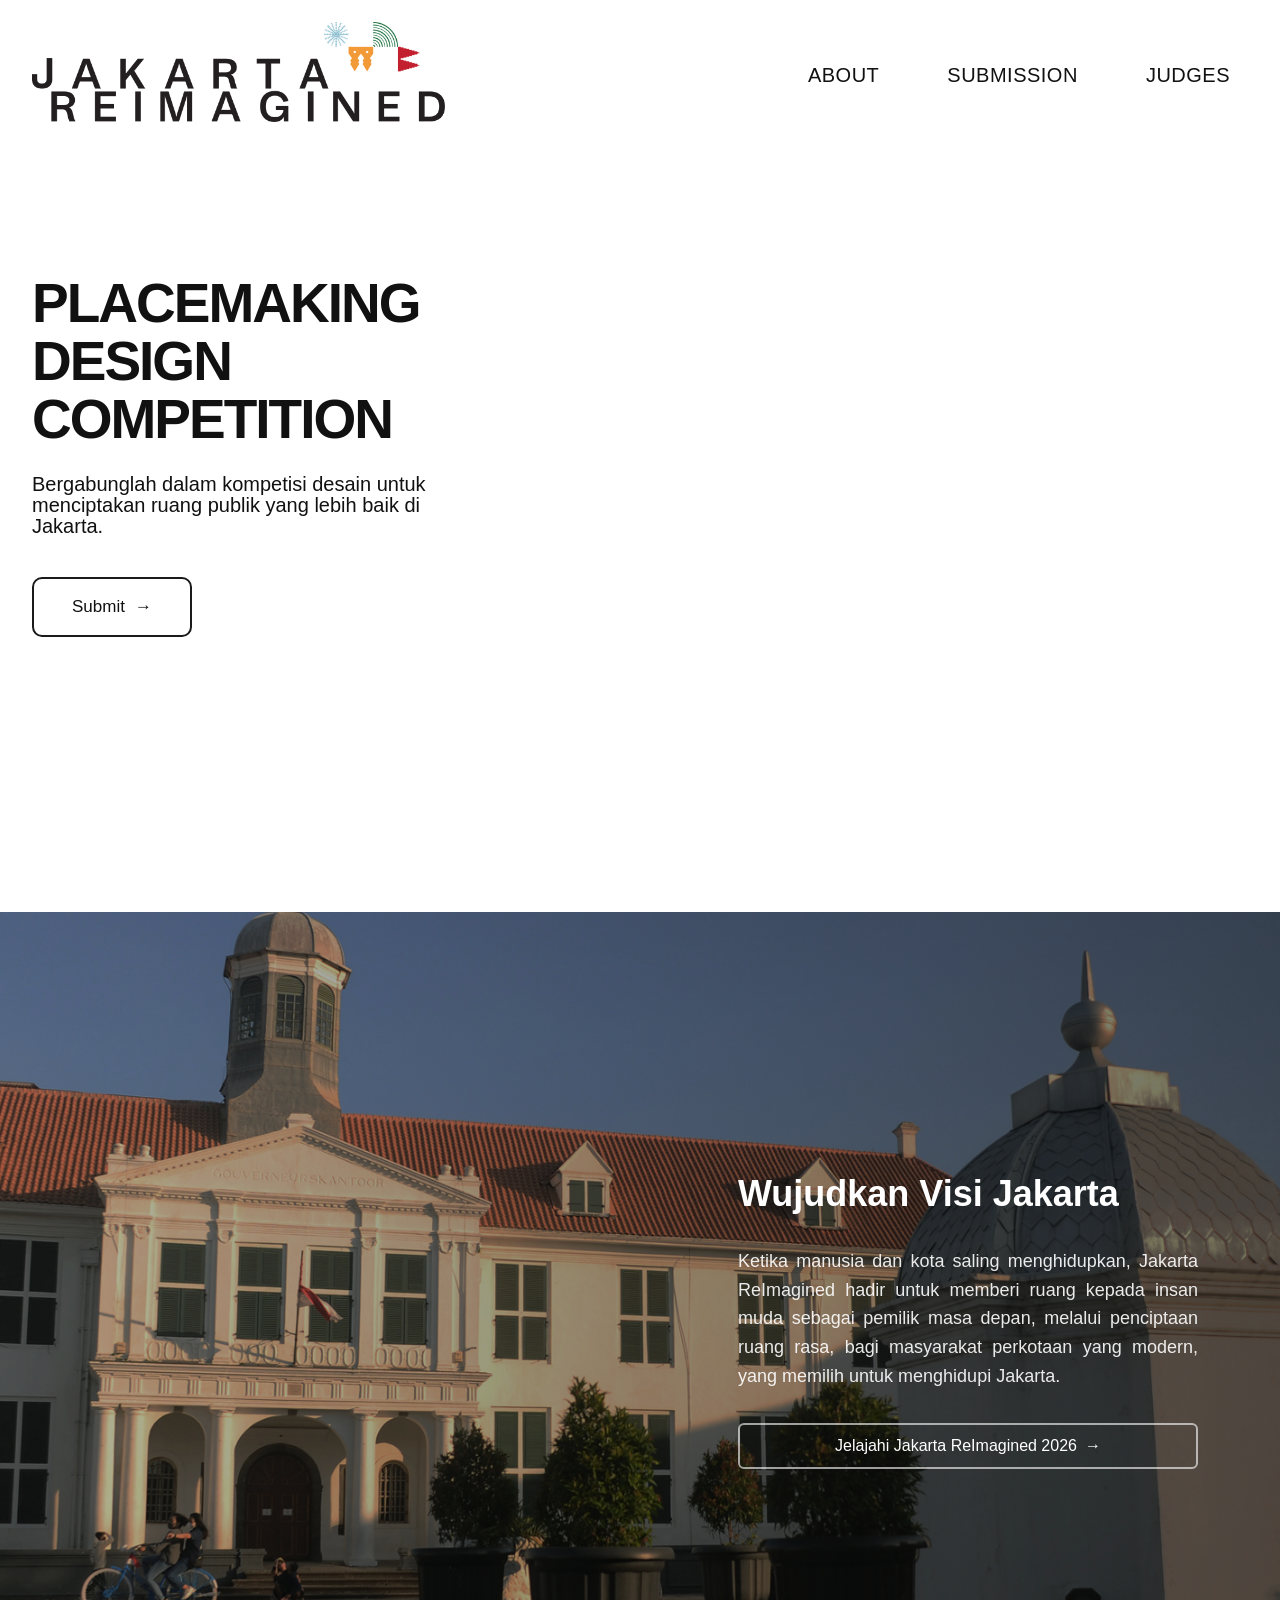
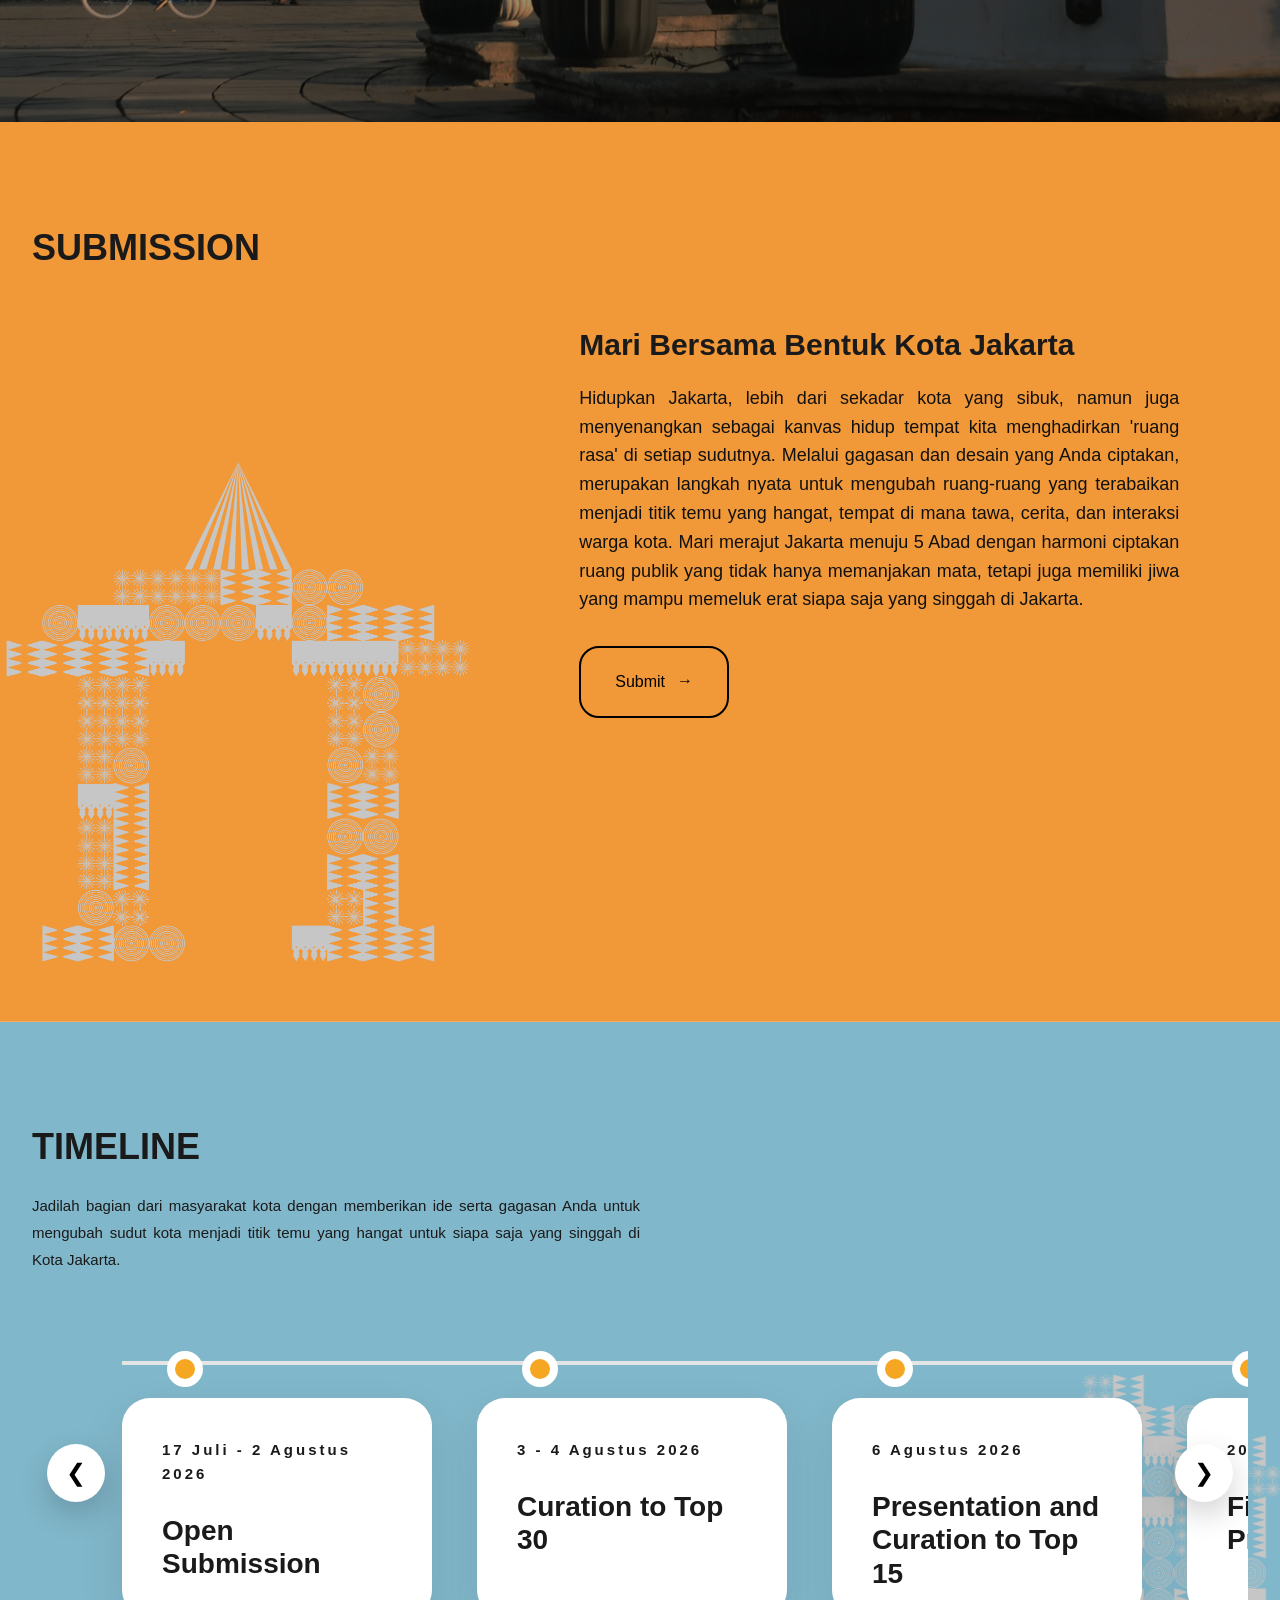
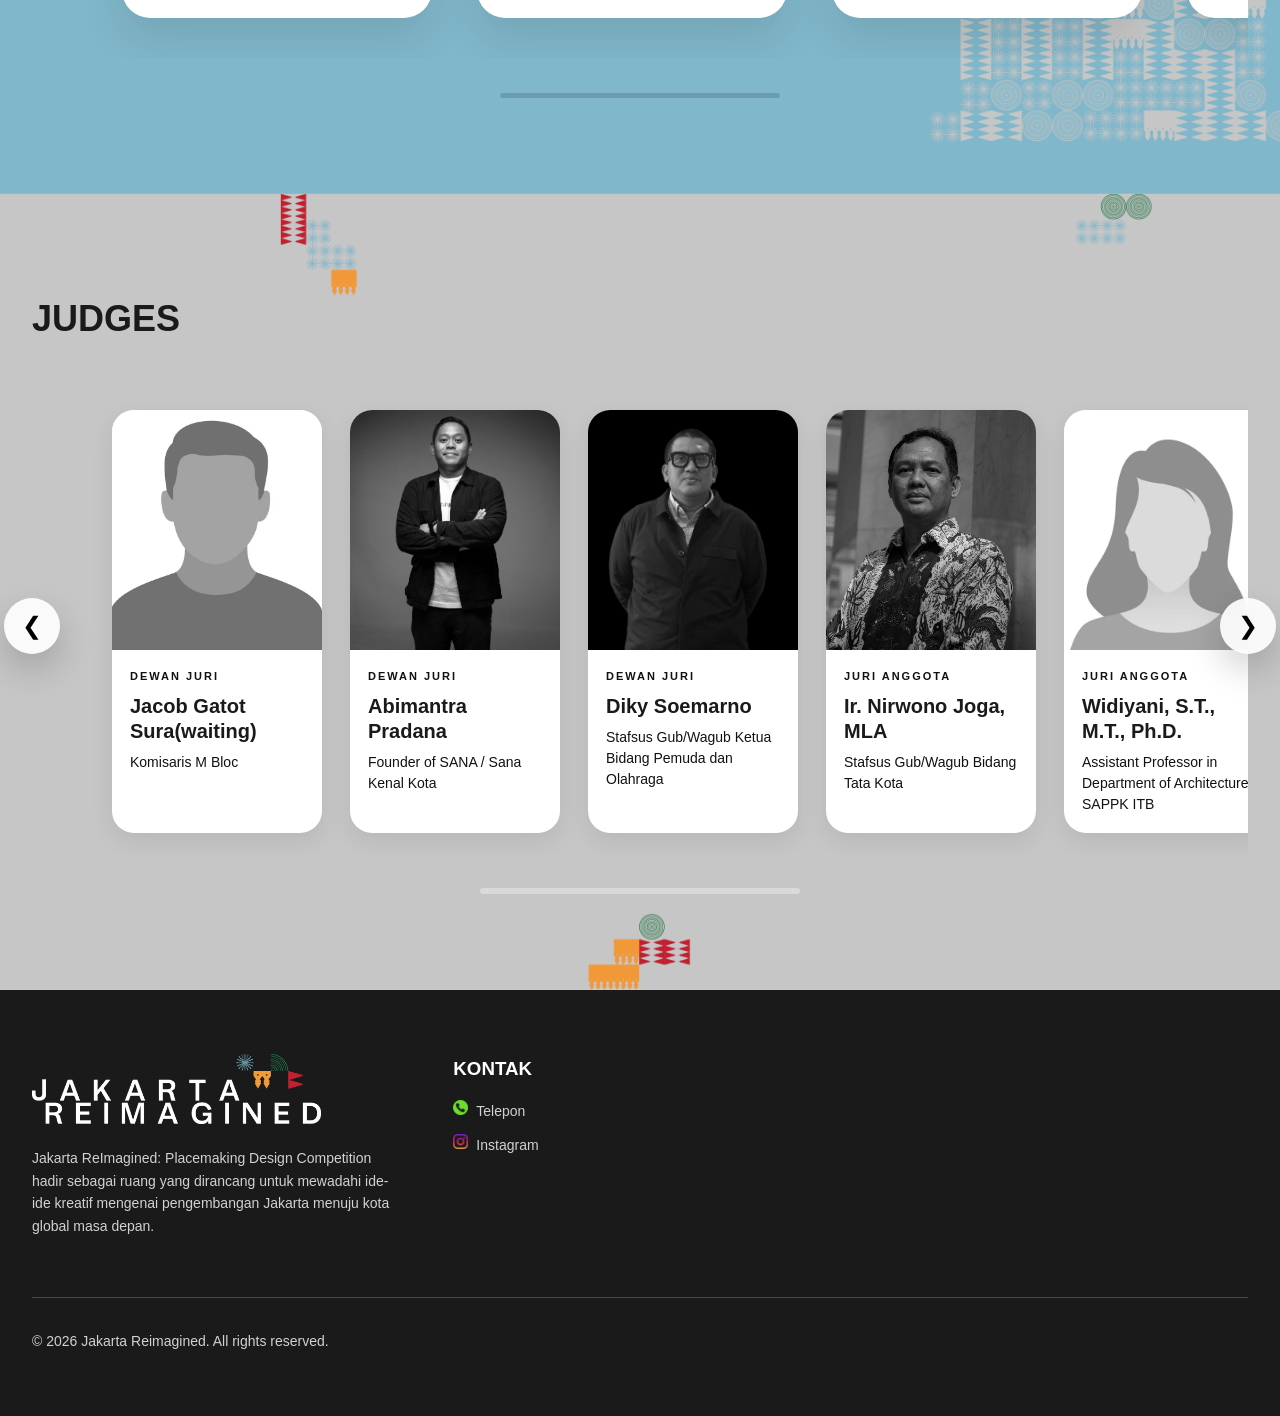
==== index.html @ f11a15f5 "update sitemap" ====
<!DOCTYPE html>
<html lang="en">
<head>
    <meta charset="UTF-8">
    <meta name="viewport" content="width=device-width, initial-scale=1.0">
    <title>Jakarta ReImagined | Placemaking Design Competition Jakarta 2026</title>

    <meta name="description" content="Jakarta ReImagined adalah Placemaking Design Competition yang diselenggarakan oleh Dinas Pariwisata dan Ekonomi Kreatif Provinsi DKI Jakarta bersama Jakarta Experience Board (JxB) dalam rangka menyambut 500 tahun Kota Jakarta pada tahun 2026.">
    <meta name="keywords" content="Jakarta ReImagined, Jakarta Reimagined Competition, Placemaking Design Competition, Lomba Desain Jakarta, Jakarta 500 Tahun, Jakarta 2027, Urban Design Competition, Architecture Competition Indonesia, Kompetisi Desain Perkotaan, Jakarta Experience Board, JxB, Disparekraf DKI Jakarta, Ruang Publik Jakarta, Placemaking Indonesia">
    <meta name="author" content="Jakarta Experience Board">
    <meta name="robots" content="index,follow,max-image-preview:large">

    <meta name="google-site-verification" content="uAQHycaLwQDDsmVNolkmZHJBS0GCBufHnRSWfK3hjoo" />
    
    <link rel="canonical" href="https://jakartareimagined.com/">

    <link rel="icon" type="assets/icon/IconWebsite.ico" href="assets/icon/IconWebsite.ico">
    <link rel="preconnect" href="https://fonts.googleapis.com">
    <link rel="preconnect" href="https://fonts.gstatic.com" crossorigin>
    <link href="https://fonts.googleapis.com/css2?family=Space+Grotesk:wght@400;500;600;700&family=Poppins:wght@400;500;600;700&display=swap" rel="stylesheet">
    
    <link rel="stylesheet" href="assets/css/custom.css">

</head>

<body>
    
    <script type="application/ld+json">
    {
    "@context":"https://schema.org",
    "@type":"Event",
    "name":"Jakarta ReImagined",
    "description":"Placemaking Design Competition menuju Jakarta 500 Tahun.",
    "eventAttendanceMode":"https://schema.org/OnlineEventAttendanceMode",
    "organizer":{
        "@type":"Organization",
        "name":"Jakarta Experience Board"
    },
    "location":{
        "@type":"Place",
        "name":"Jakarta"
    },
    "url":"https://jakartareimagined.com"
    }
    </script>

    <div id="juryModal" class="modal">
        <div class="jury-popup">

            <div class="jury-left">
                <img id="juryImage" src="" alt="">
            </div>

            <div class="jury-right">

                <span id="juryTitle" class="jury-title"></span>

                <h2 id="juryName"></h2>

                <h4 id="juryPosition"></h4>

                <div class="jury-description">
                    <p id="juryDescription"></p>
                </div>

            </div>

            <button class="modal-close">&times;</button>

        </div>
    </div>
<!-- 
    <div id="newsModal" class="modal">
        <div class="news-popup">
            <button class="modal-close">&times;</button>
            <h2>📢 Pendaftaran Telah Dibuka</h2>
            <p>
                Jakarta Reimagined Placemaking Design Competition
                resmi dibuka.
            </p>
            <p>
                Segera kirimkan karya terbaikmu sebelum batas waktu
                pengumpulan berakhir.
            </p>
            <button id="closeNews" class="btn btn-primary">
                Mulai Jelajahi
            </button>
        </div>
    </div> -->

    <div id="menuOverlay" class="menu-overlay"></div>

    <!-- navbar -->
    <div id="navbar"></div>
    
    <!-- Hero Section -->
    <section class="hero">
        <div class="container">
            <div class="hero-content">
                <div class="hero-text">
                    <h1>PLACEMAKING<br>DESIGN<br>COMPETITION</h1>
                    <p>Bergabunglah dalam kompetisi desain untuk menciptakan ruang publik yang lebih baik di Jakarta.</p>
                    <div class="hero-btn">
                        <a href="register.html"><button class="btn btn-primary">
                            Submit <span class="arrow">→</span>
                        </button></a>
                    </div>
                </div>
                
            </div>
        </div>
    </section>

    <!-- Main Visual Section -->
    <section class="main-visual" id="tentang">
        
        <!-- <div class="floating-circle circle1"></div>
        <div class="floating-circle circle2"></div>
        <div class="floating-circle circle3"></div> -->

        <div class="bg-slider">

            <div class="bg-slide active"
                style="background-image:url('assets/gallery/bg-sec2-1.jpg');"></div>

            <div class="bg-slide"
                style="background-image:url('assets/gallery/bg-sec2-2.jpg');"></div>

            <div class="bg-slide"
                style="background-image:url('assets/gallery/bg-sec2-3.jpg');"></div>

            <div class="bg-slide"
                style="background-image:url('assets/gallery/bg-sec2-4.jpg');"></div>

            <div class="bg-slide"
                style="background-image:url('assets/gallery/bg-sec2-5.jpg');"></div>

        </div>

        <div class="container">
            <div class="main-visual-content">                
                <!-- <div class="glass-card-wrapper"> -->
                    <!-- <div class="glass-glow"></div> -->
                    <div class="glass-card">
                        <h2>Wujudkan Visi Jakarta</h2>
                        <p>Ketika manusia dan kota saling menghidupkan, Jakarta ReImagined hadir untuk memberi ruang kepada insan muda sebagai pemilik masa depan, melalui penciptaan ruang rasa, bagi masyarakat perkotaan yang modern, yang memilih untuk menghidupi Jakarta.</p>
                        <a href="about.html"><button class="btn btn-card">Jelajahi Jakarta ReImagined 2026<span>→</span></button></a>
                    </div>
                <!-- </div> -->
            </div>
        </div>
    </section>

    <!-- Categories Section -->
    <section class="categories" id="submisi">
        <div class="container">
            <h2>
                SUBMISSION
            </h2>
            <div class="category-wrapper">
                <div class="category-left"></div>
                <div class="category-right">

                    <div class="category-item">

                        <div class="category-title">
                            <!-- <img src="assets/icon/icon-category.png" class="category-icon" alt=""> -->
                            <h3>Mari Bersama Bentuk Kota Jakarta</h3>
                        </div>

                        <p style="color: #111;">
                            Hidupkan Jakarta, lebih dari sekadar kota yang sibuk, 
                            namun juga menyenangkan sebagai kanvas hidup tempat kita menghadirkan 'ruang rasa' di setiap sudutnya. 
                            Melalui gagasan dan desain yang Anda ciptakan, merupakan langkah nyata untuk mengubah ruang-ruang yang 
                            terabaikan menjadi titik temu yang hangat, tempat di mana tawa, cerita, dan interaksi warga kota. 
                            Mari merajut Jakarta menuju 5 Abad dengan harmoni ciptakan ruang publik yang tidak hanya memanjakan mata, 
                            tetapi juga memiliki jiwa yang mampu memeluk erat siapa saja yang singgah di Jakarta.
                        </p>

                        <a href="register.html" class="category-btn">
                            Submit
                            <span>→</span>
                        </a>

                    </div>

                    <!-- <div class="category-item">

                        <div class="category-title">
                            <img src="assets/icon/icon-category.png" class="category-icon" alt="">
                            <h3>PROFESSIONAL</h3>
                        </div>

                        <p>
                            Memberikan ruang bagi profesional dalam menghadirkan
                            solusi yang tidak hanya kreatif, tetapi juga realistis,
                            aplikatif dan berpotensi.
                        </p>

                        <a href="#" class="category-btn">
                            Submit
                            <span>→</span>
                        </a>

                    </div> -->

                </div>
            </div>
        </div>
    </section>

    <section class="timeline">
        <div class="container">

            <h2>TIMELINE</h2>
            <p>Jadilah bagian dari masyarakat kota dengan memberikan ide serta 
                gagasan Anda untuk mengubah sudut kota menjadi titik temu yang 
                hangat untuk siapa saja yang singgah di Kota Jakarta.</p>

            <div class="timeline-scroll-wrapper">

                <button class="timeline-arrow left" id="timelinePrev">
                    &#10094;
                </button>

                <div class="timeline-scroll">
                    <div class="timeline-items">

                        <div class="timeline-item">
                            <div class="timeline-date">17 Juli - 2 Agustus 2026</div>
                            <div class="timeline-title">Open Submission</div>
                        </div>
                        <div class="timeline-item">
                            <div class="timeline-date">3 - 4  Agustus 2026</div>
                            <div class="timeline-title">Curation to Top 30</div>
                        </div>
                        <div class="timeline-item">
                            <div class="timeline-date">6 Agustus 2026</div>
                            <div class="timeline-title">Presentation and Curation to Top 15</div>
                        </div>
                        <div class="timeline-item">
                            <div class="timeline-date">20 Agustus 2026</div>
                            <div class="timeline-title">Final Presentation</div>
                        </div>
                        <div class="timeline-item">
                            <div class="timeline-date">29 - 30 Agustus 2026</div>
                            <div class="timeline-title">Showcasing and Awarding</div>
                        </div>

                    </div>
                </div>

                <button class="timeline-arrow right" id="timelineNext">
                    &#10095;
                </button>

            </div>

            <!-- <div class="scroll-hint">
                ← Scroll untuk melihat lebih banyak →
            </div> -->

            <div class="timeline-progress">
                <div class="timeline-progress-bar"></div>
            </div>

        </div>
    </section>

    <!-- Jury Section -->
    <section class="jury" id="juri">
        <div class="container">

            <h2>
                JUDGES
            </h2>
            <div class="jury-scroll-wrapper">
                <button class="jury-arrow left" id="juryPrev">
                    &#10094;
                </button>
                <div class="jury-scroll">
                    <div class="jury-grid"></div>
                </div>
                <button class="jury-arrow right" id="juryNext">
                    &#10095;
                </button>
            </div>
            <div class="jury-progress">
                <div class="jury-progress-bar"></div>
            </div>

        </div>
    </section>    

    <!-- footers -->
    <div id="footer"></div>

    <script src="assets/js/main.js"></script>
    <script src="assets/js/include.js"></script>

    <script>
    fetch("assets/data/juries.json")
    .then(response => response.json())
    .then(data => {
        const container = document.querySelector(".jury-grid");
        data.juries.forEach(jury => {
            container.innerHTML += `
                <div class="jury-card" data-id="${jury.id}">
                    <img src="${jury.photo}" alt="${jury.name}">
                    <div class="jury-card-content">

                        <span class="jury-card-title">
                            ${jury.title}
                        </span>

                        <h3>${jury.name}</h3>
                        <p>${jury.position}</p>

                    </div>
                </div>
            `;
        });
    });

    let juriesData=[];

    fetch("assets/data/juries.json")
    .then(res=>res.json())
    .then(data=>{

        juriesData=data.juries;

    });

    document.addEventListener("click",function(e){

        const card=e.target.closest(".jury-card");
        if(!card) return;
        const id=Number(card.dataset.id);
        const jury=juriesData.find(item=>item.id===id);
        if(jury){

            openPopup(jury);

        }
    });

    function openPopup(jury){

        document.getElementById("juryImage").src = jury.photo;

        document.getElementById("juryTitle").textContent = jury.title;

        document.getElementById("juryName").textContent = jury.name;

        document.getElementById("juryPosition").textContent = jury.position;

        typeDescription(jury.description);

        document.getElementById("juryModal").classList.add("show");
    }

    function typeDescription(text){
        let i = 0;
        const target = document.getElementById("juryDescription");
        target.innerHTML = "";
        function typing(){
            if(i < text.length){
                target.innerHTML += text.charAt(i);
                i++;
                setTimeout(typing,20);
            }
        }
        typing();
    }

    // const observer = new IntersectionObserver((entries)=>{
    //     entries.forEach(entry=>{
    //         if(entry.isIntersecting){
    //             entry.target.classList.add("show");
    //         }
    //     });
    // },{
    //     threshold:.3
    // });

    // document.querySelectorAll(".glass-card-wrapper").forEach((el)=>{
    //     observer.observe(el);
    // });

    const slides = document.querySelectorAll(".bg-slide");
    let currentSlide = 0;
    setInterval(()=>{
        slides[currentSlide].classList.remove("active");
        currentSlide++;
        if(currentSlide >= slides.length){
            currentSlide = 0;
        }
        slides[currentSlide].classList.add("active");
    },5000);


    window.addEventListener("load",()=>{
        console.log("LOAD BERHASIL");
        setTimeout(()=>{
            console.log("POPUP");
            document.getElementById("newsModal")
                .classList.add("show");
        },800);
    });


        // timeline script temp
        // const timelineSection=document.querySelector(".timeline-section");
        // const timeline=document.querySelector(".timeline-wrapper");
        // window.addEventListener("scroll",()=>{
        //     const rect=timelineSection.getBoundingClientRect();
        //     const maxScroll=timelineSection.offsetHeight-window.innerHeight;
        //     const progress=Math.min(
        //         Math.max(-rect.top/maxScroll,0),
        //         1
        //     );
        //     const maxMove=timeline.scrollWidth-window.innerWidth+120;
        //     timeline.style.transform=`translateX(-${progress*maxMove}px)`;
        // });

        // const observerTime=new IntersectionObserver(entries=>{
        //     entries.forEach(entry=>{
        //         if(entry.isIntersecting){
        //             timeline.classList.add("show");
        //             }
        //         });
        //     });
        //     observerTime.observe(timelineSection);


            
    // Button Scroll Timeline
    const timelineScroll = document.querySelector(".timeline-scroll");
    const btnPrev = document.getElementById("timelinePrev");
    const btnNext = document.getElementById("timelineNext");

    btnNext.addEventListener("click", () => {
        timelineScroll.scrollBy({
            left: 380,
            behavior: "smooth"

        });
    });

    btnPrev.addEventListener("click", () => {
        timelineScroll.scrollBy({

            left: -380,
            behavior: "smooth"

        });
    });

    const progressBar = document.querySelector(".timeline-progress-bar");

    timelineScroll.addEventListener("scroll", () => {

        const percentage =
            timelineScroll.scrollLeft /
            (timelineScroll.scrollWidth - timelineScroll.clientWidth);

        progressBar.style.width = (percentage * 100) + "%";

    });

    // juri script scroll
    const juryScroll = document.querySelector(".jury-scroll");
    const juryPrev = document.getElementById("juryPrev");
    const juryNext = document.getElementById("juryNext");
    const juryProgress = document.querySelector(".jury-progress-bar");

    juryNext.addEventListener("click",()=>{
        juryScroll.scrollBy({
            left:350,
            behavior:"smooth"
        });
    });

    juryPrev.addEventListener("click",()=>{
        juryScroll.scrollBy({
            left:-350,
            behavior:"smooth"
        });
    });

    juryScroll.addEventListener("scroll",()=>{
        const percentage =
            juryScroll.scrollLeft /
            (juryScroll.scrollWidth - juryScroll.clientWidth);

        juryProgress.style.width =
            (percentage*100)+"%";
    });
    
    document.querySelectorAll(".modal-close").forEach(btn=>{
        btn.onclick=()=>{
            btn.closest(".modal").classList.remove("show");
        }
    });

    document.querySelectorAll(".modal").forEach(modal=>{
        modal.addEventListener("click",(e)=>{
            if(e.target===modal){
                modal.classList.remove("show");
            }
        });
    });

    document.getElementById("closeNews").onclick=function(){

        document
        .getElementById("newsModal")
        .classList.remove("show");

    }

    const closeNews=document.getElementById("closeNews");
    if(closeNews){
        closeNews.onclick=function(){
            document
            .getElementById("newsModal")
            .classList.remove("show");
        }
    }

    </script>
</body>
</html>
---- assets/css/custom.css ----
@import url('https://googleapis.com');
* {
    margin: 0;
    padding: 0;
    box-sizing: border-box;
}

html {
  scroll-behavior: smooth;
}

:root {
    --font-display: 'Archivo', sans-serif;
    --font-body: 'Archivo', sans-serif;
    --primary-orange: #F5A623;
    --light-blue: #A8D5E8;
    --dark-gray: #1A1A1A;
    --light-gray: #F0F0F0;
    --border-gray: #E5E5E5;
}

body {
    font-family: var(--font-body);
    color: var(--dark-gray);
    background-color: #FFFFFF;
    line-height: 1.6;
}

h1, h2, h3, h4, h5, h6 {
    font-family: var(--font-display);
}

.container {
    width: 100%;
    margin-left: auto;
    margin-right: auto;
    padding-left: 1rem;
    padding-right: 1rem;
}

@media (min-width: 768px) {
    .container {
        padding-left: 1.5rem;
        padding-right: 1.5rem;
    }
}

@media (min-width: 1024px) {
    .container {
        padding-left: 2rem;
        padding-right: 2rem;
        max-width: 1280px;
    }
}

/* Header/Navigation */
header {
    position:fixed;
    top:0;
    left:0;
    width:100%;
    z-index:999;

    background:transparent;

    transition:
        background .4s ease,
        backdrop-filter .4s ease,
        box-shadow .4s ease,
        padding .4s ease;
}

header.scrolled {
    background:rgba(255,255,255,.95);
    backdrop-filter:blur(18px);
    box-shadow:0 10px 30px rgba(0,0,0,.08);
    border-bottom:1px solid rgba(0,0,0,.05);
}

.header-content{
    display:flex;
    justify-content:space-between;
    align-items:center;
    padding:22px 0;
    transition:.4s;
}

header.scrolled .header-content{
    padding:15px 0;
}

.logo {
    display: flex;
    align-items: center;
    gap: 0.5rem;
}

.logo img{
    height:100px;
    transition:.4s;
}

header.scrolled .logo img{
    height:50px;
}

/* .logo-text {
    font-size: 1.125rem;
    font-weight: bold;
    font-family: var(--font-display);
    letter-spacing: -0.02em;
    line-height: 1.2;
} */

@media (max-width:768px){

    .logo img{
        height:60px;
    }

    header.scrolled .logo img{
        height:50px;
    }

}

nav {
    display: none;
    gap: 2rem;
}

@media (min-width: 768px) {
    nav {
        display: flex;
    }
}

nav button{
    position:relative;
    background:transparent;
    border:none;
    outline:none;
    box-shadow:none;
    cursor:pointer;
    padding:8px 0;
    margin:0 18px;
    color:#111;
    font-size:20px;
    font-weight:500;
    letter-spacing:.5px;
    font-family:var(--font-body);
    transition:color .35s ease;
}

nav button:hover {
    color: var(--primary-orange);
}

nav button.active {
    color: var(--primary-orange);
}

header.scrolled nav button{
    color:#333;

}

header.scrolled nav button:hover {
    color: var(--dark-gray);
}

nav button::after{
    content:"";
    position:absolute;
    left:50%;
    bottom:-6px;
    width:0;
    height:2px;
    background:#F5A623;
    border-radius:10px;
    transform:translateX(-50%);
    transition:.35s;
}

nav button:hover::after{
    width:100%;
}

nav button:hover::after{
    width:100%;
}

header.scrolled nav button:hover{
    color:#F5A623;
}

nav button:hover,
nav button:focus,
nav button:active{
    background:transparent;
    outline:none;
    box-shadow:none;
}

.menu-toggle{
    display:none;
    border:none;
    background:none;
    font-size:34px;
    cursor:pointer;
    color:#111;
    z-index:1001;
}

@media(max-width:768px){

    .menu-toggle{
        display:block;
    }

    nav{
        position:fixed;
        top:0;
        right:-100%;
        width:80%;
        max-width:320px;
        height:100vh;
        background:rgba(255,255,255,.95);
        backdrop-filter:blur(20px);
        display:flex;
        flex-direction:column;
        justify-content:center;
        align-items:center;
        gap:30px;
        transition:.45s;
        box-shadow:-10px 0 30px rgba(0,0,0,.12);
    }

    nav.active{
        right:0;
    }

    nav a{
        width:100%;
        text-align:center;
    }

    nav button{
        font-size:24px;
        margin:0;
    }
}

.menu-overlay{
    position:fixed;
    inset:0;
    background:rgba(0,0,0,.35);
    opacity:0;
    visibility:hidden;
    transition:.35s;
    z-index:998;
}

.menu-overlay.active{
    opacity:1;
    visibility:visible;
}

/* .overlay{
    position:fixed;
    inset:0;
    display:flex;
    justify-content:center;
    align-items:center;
    background:rgba(0,0,0,.55);
    backdrop-filter:blur(10px);
    opacity:0;
    visibility:hidden;
    transition:.45s;
    z-index:9999;
}

.overlay.show{
    opacity:1;
    visibility:visible;
}

.modal-window{
    width:min(1100px,92vw);
    max-height:88vh;
    overflow:hidden;
    border-radius:32px;
    background:white;
    box-shadow:
    0 40px 90px rgba(0,0,0,.25);
    transform:
    translateY(40px)
    scale(.95);
    transition:.45s;
}

.overlay.show .modal-window{
    transform:
    translateY(0)
    scale(1);
} */

.modal{
    position:fixed;
    inset:0;
    display:flex;
    justify-content:center;
    align-items:center;

    background:rgba(0,0,0,.65);
    backdrop-filter:blur(10px);

    opacity:0;
    visibility:hidden;

    transition:.35s;

    z-index:99999;
}

.modal.show{
    opacity:1;
    visibility:visible;
}
.modal-close{
    position:absolute;
    right:20px;
    top:20px;
    width:48px;
    height:48px;
    border:none;
    border-radius:50%;
    background:#fff;
    cursor:pointer;
    transition:.3s;
}
.modal-close:hover{
    transform:rotate(90deg);
}


/* Hero Section */
.hero{
    position:relative;
    min-height:100vh;
    display:flex;
    align-items:center;
    overflow:hidden;
    color:#111;
}

.hero::before{
    content:"";
    position:absolute;
    inset:0;
    background-image:url("../icon/Asset-Landing-Page-Web.jpg");
    background-size:cover;
    background-position:center;
    transform:scale(1);
    /* animation:kenburns 20s ease-in-out infinite alternate; */

}

@media (max-width:768px){

    .hero::before{
        background-image:url("../icon/Asset-Landing-Page-Mobile.jpg");
    }

}

.hero::after{
    content:"";
    position:absolute;
    inset:0;
}

.hero::before,
.hero::after{

    pointer-events:none;

}

@media (min-width: 768px) {
    .hero {
        padding: 6rem 0;
    }
}

.hero-content{
    display:flex;
    align-items:center;
    min-height:80vh;

}

@media (min-width: 768px) {
    .hero-content {
        grid-template-columns: 1fr 1fr;
    }
}

.hero-text{
    max-width:450px;
}

.hero-text h1{
    font-size:55px;
    line-height:1.05;
    margin-bottom:25px;
    color:#111;
    font-weight:700;
    letter-spacing:-2px;

    opacity:0;
    transform:translateY(40px);
    animation:fadeUp 1s .3s forwards;
}


.hero-text p{
    color:#111;
    font-size:20px;
    max-width:580px;
    margin-bottom:40px;
    line-height: 1.05;

    opacity:0;
    transform:translateY(40px);
    animation:fadeUp 1s .8s forwards;
}

@media(max-width:768px){
.hero-text h1{
    font-size:42px;
    }
    .hero-text p{
        max-width: 300px;
    }
}

.hero-btn{
    display:inline-block;
    opacity:0;
    transform:translateY(40px);
    animation:fadeUp 1s 1.3s forwards;
}

@keyframes fadeUp{
from{
    opacity:0;
    transform:translateY(40px);
}
to{
    opacity:1;
    transform:translateY(0);
}
}

.btn {
    display: inline-flex;
    align-items: center;
    gap: 0.5rem;
    padding: 0.75rem 1.5rem;
    border: none;
    border-radius: 0.375rem;
    font-weight: 500;
    cursor: pointer;
    transition: all 0.3s ease;
    font-family: var(--font-body);
    font-size: 1rem;
}

.btn-primary{
    position:relative;
    display:inline-flex;
    align-items:center;
    gap:10px;
    padding:18px 38px;
    border:2px solid var(--dark-gray);
    border-radius:10px;
    background-color:transparent;
    color:#111;
    font-size:17px;
    cursor:pointer;
    overflow:visible;
    z-index:2;
    animation:floating 3s ease-in-out infinite;
    transition:
        box-shadow .35s,
        background .35s;
}
.btn-primary:hover{
    background-color: #111;
    color: #fff;
}

@keyframes floating{
    0%,100%{
        transform:translateY(0);
    }
    50%{
        transform:translateY(-5px);
    }
}

/* .btn-primary::before,
.btn-primary::after{
    content:"";
    position:absolute;
    inset:0;
    border-radius:50px;
    border:2px solid var(--primary-orange);
    pointer-events:none;
} */

/* .btn-primary::before{
    animation:wave 2.8s infinite;
}

.btn-primary::after{
    animation:wave 2.8s .9s infinite;
} */
@keyframes wave{
    0%{
        transform:scale(1);
        opacity:.6;
    }
    100%{
        transform:scale(1.7);
        opacity:0;
    }
}

.btn-primary:hover{
    animation-play-state:paused;
    transform:translateY(-4px);
}

.btn-secondary {
    background-color: white;
    color: var(--primary-orange);
    box-shadow: 0 10px 15px -3px rgba(0, 0, 0, 0.1);
}

.btn-secondary:hover {
    background-color: #F9F9F9;
}

.hero-image {
    width: 100%;
    height: 16rem;
    background: linear-gradient(135deg, #FED7AA, #FEF3C7);
    border-radius: 0.5rem;
    display: flex;
    align-items: center;
    justify-content: center;
    flex-direction: column;
}

@media (min-width: 768px) {
    .hero-image {
        height: 20rem;
    }
}

.hero-image-emoji {
    font-size: 2rem;
    margin-bottom: 0.5rem;
}

.hero-image-text {
    color: #999999;
    font-size: 0.875rem;
}

/* Main Visual Section */
.main-visual{
    position:relative;
    padding:120px 0;
    overflow:hidden;
}

.bg-slider{
    position:absolute;
    inset:0;
    overflow:hidden;
    z-index:0;
}

.bg-slide{
    position:absolute;
    inset:0;
    background-size:cover;
    background-position:center;
    opacity:0;
    transform:scale(1.12);
    transition:
        opacity 2.5s ease,
        transform 7s ease;
}

.bg-slide.active{
    opacity:1;
    transform:scale(1);
}

.main-visual::after{
    content:"";
    position:absolute;
    inset:0;
    background:linear-gradient(
        90deg,
        rgba(0,0,0,.15),
        rgba(0,0,0,.45)
    );
}

.main-visual .container{
    position:relative;
    z-index:2;
}

@media (min-width: 768px) {
    .main-visual {
        padding: 5rem 0;
    }
}

.main-visual-content{
    display:flex;
    justify-content:flex-end;
    align-items:center;
    min-height:650px;
}

@media (min-width: 768px) {
    .main-visual-content {
        grid-template-columns: 1fr 1fr;
    }
}

/* Glass Morphism Card */
/* .glass-card-wrapper{
    opacity:0;
    transform:translateX(120px);
    transition:1s;
}

.glass-card-wrapper.show{
    opacity:1;
    transform:translateX(0);
}

.glass-card-wrapper:hover .glass-glow {
    opacity: 1;
} */

/* .glass-glow {
    position: absolute;
    inset: 0;
    background: linear-gradient(to right, rgba(255, 255, 255, 0.2), rgba(255, 255, 255, 0.05));
    border-radius: 1rem;
    filter: blur(24px);
    opacity: 0;
    transition: opacity 0.3s ease;
} */

.glass-card{
    width:560px;
    border-radius:28px;
    padding:50px;
    /* background:rgba(255,255,255,.12);
    backdrop-filter:blur(20px);
    border:1px solid rgba(255,255,255,.2);
    box-shadow:
        0 30px 60px rgba(0,0,0,.25);

    transition:.45s; */
}

/* .glass-card:hover{
    transform:translateY(-10px);
    background:rgba(255,255,255,.18);
} */

/* .glass-card-wrapper:hover .glass-card {
    background-color: rgba(255, 255, 255, 0.15);
    border-color: rgba(255, 255, 255, 0.3);
    box-shadow: 0 25px 50px -12px rgba(0, 0, 0, 0.15);
} */

.glass-card h2 {
    font-size: 1.875rem;
    font-weight: bold;
    color: white;
    margin-bottom: 1.5rem;
}

@media (min-width: 768px) {
    .glass-card h2 {
        font-size: 2.25rem;
    }
}

.glass-card p {
    color: rgba(255, 255, 255, 0.9);
    font-size: 1.125rem;
    line-height: 1.6;
    margin-bottom: 2rem;
    text-align: justify;
}

.btn-card{
    position:relative;
    overflow:hidden;
    width:100%;
    justify-content:center;
    border:2px solid rgba(255,255,255,.6);
    background:transparent;
    color:#fff;
    transition:.35s;
}

/* .btn-card::before{
    content:"";
    position:absolute;
    left:-120%;
    top:0;
    width:60%;
    height:100%;
    background:
    linear-gradient(
        120deg,
        transparent,
        rgba(255,255,255,.35),
        transparent
    );
    transition:.7s;
} */

.btn-card:hover{
    transform:translateY(-6px);
    background:#111;
    border-color:#111;
    box-shadow:0 20px 45px rgba(0,0,0,.25);
}

/* .btn-card:hover::before{
    left:160%;
} */

.btn-card span{
    transition:.35s;
}

.btn-card:hover span{
    transform:translateX(8px);
}

/* .btn-card{
    position:relative;
    overflow:hidden;

    text-align: center;
    width: 100%;

    background-color: transparent;
    border: 2px solid var(--border-gray);
    color: #fff;

    transition:
        transform .35s,
        box-shadow .35s,
        border-color .35s;
}

.btn-card:hover{
    background-color: black;
    border:none;
    animation-play-state:paused;
    transform:translateY(-4px);
}

.btn-card:hover{
    transform:translateY(-6px);
    border-color: var(--primary-orange);
    box-shadow:
    0 20px 45px var(--primary-orange);
}

.btn-card span{
    transition:.35s;
}

.btn-card:hover span{
    transform:translateX(8px);
}

.btn-card::after{
    content:"";
    position:absolute;
    top:0;
    left:-120%;
    width:60%;
    height:100%;
    background:
    linear-gradient(
        120deg,
        transparent,
        rgba(255,255,255,.4),
        transparent
    );
    transition:.8s;
}

.btn-card:hover::after{
    left:160%;
} */

/* .floating-circle{
    position:absolute;
    border-radius:50%;
    background:rgba(255,255,255,.12);
    backdrop-filter:blur(5px);
    animation:floatCircle 8s ease-in-out infinite;
}

.circle1{
    width:140px;
    height:140px;

    left:8%;
    top:15%;
}

.circle2{
    width:80px;
    height:80px;

    right:35%;
    bottom:18%;

    animation-delay:2s;
}

.circle3{
    width:200px;
    height:200px;

    left:18%;
    bottom:8%;

    animation-delay:4s;
}

@keyframes floatCircle{
    0%,100%{
        transform:translateY(0);
    }
    50%{
        transform:translateY(-25px);
    }
} */


/* Categories Section */
.categories{
    position:relative;
    min-height:100vh;
    padding: 90px 0;
    display:flex;
    align-items:center;
    background:url("../icon/bg-orange.png");
    background-size:cover;
    background-position:center;
    overflow:hidden;
}

@media (min-width: 768px) {
    .categories {
        padding: 6rem 0;
    }
}
.categories h2 {
    font-size: 1.875rem;
    font-weight: bold;
    color: var(--dark-gray);
    /* margin-top: 10rem; */
    margin-bottom: 3rem;
}

@media (min-width: 768px) {
    .categories h2 {
        font-size: 2.25rem;
    }
}
.categories .container{
    position:relative;
    z-index:2;
}

.category-wrapper{
    display:flex;
    justify-content:flex-end;
    align-items:flex-start;
    min-height:600px;
}

.category-right{
    width:55%;
    display:grid;
    grid-template-columns:1fr 1fr;
    gap:60px;
}

.category-item{

    display:flex;
    flex-direction:column;

    align-items:flex-start;
    min-width: 600px;

    height:100%;

    min-height:350px;
    transition:.45s;

}

/* .category-item:hover{
    transform:translateY(-8px);
} */

.category-title{
    display:flex;
    align-items:flex-start;
    gap:18px;
    margin-bottom:20px;
}

.category-title h3{
    margin:0;
    min-height:auto;
    font-size: 30px;
    line-height:1.3;
}

/* 
.category-item:hover .category-icon{

    transform:

        rotate(90deg)

        scale(1.3);
        color: #C1202F;

} */

.category-icon{
    width:60px;
    height:60px;
    object-fit:contain;
    flex-shrink:0;
    transition:.35s;
}

/* .category-item h3{

    margin:15px 0;

    min-height:50px;
    transition:.35s;
}
.category-item:hover h3{

    color:#C1202F;

} */

/* .category-item h4{
    color:#F5A623;
    margin-bottom:20px;
    font-size:16px;
    letter-spacing:1px;
} */

.category-item p{
    color: rgba(255, 255, 255, 0.9);
    font-size: 1.125rem;
    line-height: 1.6;
    margin-bottom: 2rem;
    text-align: justify;
}

.category-item span{
    color:#F5A623;
    font-weight:600;
    display:block;
    margin-bottom:20px;
}

.category-btn{
    position:relative;
    display:inline-flex;
    align-items:center;
    gap:12px;
    padding:2px 34px;
    border-radius:20px;
    border:2px solid black;
    color:black;
    text-decoration:none;
    overflow:hidden;
    animation:floating 3s ease-in-out infinite;
    transition:
        transform .35s,
        border-color .35s,
        box-shadow .35s;
}

.category-btn:hover{
    color: white;
    background-color: #111;
}

/* .category-btn::before{
    content:"";
    position:absolute;
    left:0;
    bottom:-100%;
    width:100%;
    height:100%;
    background:#F5A623;
    transition:.45s;
    z-index:-1;
}

.category-btn:hover{
    transform:translateY(-6px);
    background-color: #C1202F;
    box-shadow:
        0 20px 40px rgba(245,166,35,.25);
}

.category-btn:hover::before{
    left:0;
}

.category-btn::after{
    content:"";
    position:absolute;
    top:0;
    left:-130%;
    width:60%;
    height:100%;
    background:
    linear-gradient(
        120deg,
        transparent,
        rgba(255,255,255,.45),
        transparent
    );

}

.category-btn:hover::after{
    left:170%;
    transition:.8s;
} */

.category-btn span{
    padding-top:18px;
    display:flex;
    align-items:center;
    transition:.35s;
    color:black;
}

.category-btn:hover span{
    transform:translateX(8px);
    color: white;
}

.category-item.show{
    opacity:1;
    transform:translateY(0);
}

@media (max-width:992px){

    .categories{
        min-height:auto;
        padding:80px 0;
    }

    .category-wrapper{
        justify-content:center;
        min-height:auto;
    }

    .category-right{
        width:100%;
        grid-template-columns:1fr;
        gap:40px;
    }

    .category-item{
        min-width:0;
        min-height:auto;
    }

}

@media (max-width:768px){

    .categories{
        padding:70px 0;
    }

    .categories h2{
        font-size:36px;
        margin-bottom:40px;
        text-align:center;
    }

    .category-wrapper{
        min-height:auto;
    }

    .category-right{
        width:100%;
        gap:35px;
    }

    .category-item{
        min-width:100%;
        min-height:auto;
    }

    .category-title{
        gap:15px;
        margin-bottom:15px;
        align-items:center;
    }

    .category-icon{
        width:45px;
        height:45px;
    }

    .category-title h3{
        font-size:24px;
        line-height:1.3;
    }

    .category-item p{
        font-size:16px;
        line-height:1.8;
        margin-bottom:25px;
    }

    .category-btn{
        width:100%;
        justify-content:center;
        padding:16px 20px;
        font-size:16px;
    }

    /* .category-btn span{
        padding-top:;
    } */

}


/* Timeline Section */
.timeline{
    position:relative;
    background:url("../icon/bg-blue.png") center/cover no-repeat;
    padding:90px 0;
    overflow:hidden;
}

@media (min-width: 768px) {
    .timeline {
        padding: 6rem 0;
    }
}

.timeline h2 {
    font-size: 1.875rem;
    font-weight: bold;
    color: var(--dark-gray);
    margin-bottom: 1rem;
}



.timeline p{
    max-width: 100%;
    text-align: justify;
}
@media (min-width: 768px) {
    .timeline h2 {
        font-size: 2.25rem;
    }
    .timeline p{
        max-width:50%;
        font-size:15px;
        line-height:1.8;
        text-align:justify;
    }
}
.timeline-scroll{
    overflow-x:auto;
    overflow-y:hidden;
    scroll-behavior:smooth;
    scrollbar-width:none;
    padding:70px 90px 40px;
}
.timeline-scroll::-webkit-scrollbar{
    display:none;
}

.timeline-scroll {
    -ms-overflow-style: none;
    scrollbar-width: none;
}

.timeline-items{
    position:relative;
    display:flex;
    gap:45px;
    width:max-content;
}

.timeline-items::before{
    content:"";
    position:absolute;
    left:0;
    right:0;
    top:18px;
    height:4px;
    background:#E4E4E4;
}

.timeline-item{
    position:relative;
    width:310px;
    height:220px;
    padding:40px;
    background:white;
    border-radius:28px;
    box-shadow:
        0 20px 45px rgba(0,0,0,.10);
    margin-top:55px;
    transition:.35s;
}

.timeline-item:hover{
    transform:translateY(-10px);
    box-shadow:
        0 30px 60px rgba(0,0,0,.18);
}

.timeline-item::before{
    content:"";
    position:absolute;
    top:-47px;
    left:45px;
    width:20px;
    height:20px;
    border-radius:50%;
    background:#F5A623;
    border:8px solid white;
    z-index:5;
}

.timeline-progress{
    width:280px;
    height:5px;
    margin:35px auto 0;
    background:rgba(0,0,0,.15);
    border-radius:20px;
    overflow:hidden;
}
.timeline-progress-bar{
    height:100%;
    width:0;
    background:#F5A623;
}

.timeline-nav{
    display:flex;
    justify-content:flex-end;
    gap:15px;
    margin-bottom:35px;
}

.timeline-nav button{
    width:52px;
    height:52px;
    border-radius:50%;
    border:none;
    background:white;
    cursor:pointer;
    font-size:22px;
    box-shadow:0 8px 20px rgba(0,0,0,.15);
    transition:.3s;
}

.timeline-nav button:hover{
    background:#F5A623;
    color:white;
    transform:translateY(-4px);
}

.timeline-scroll-wrapper{
    position:relative;
}

.timeline-arrow{
    position:absolute;
    top:52%;
    transform:translateY(-50%);
    width:58px;
    height:58px;
    border:none;
    border-radius:50%;
    background:white;
    cursor:pointer;
    z-index:20;
    font-size:24px;
    box-shadow:
        0 12px 30px rgba(0,0,0,.18);
}

.timeline-arrow.left{
    left:15px;
}
.timeline-arrow.right{
    right:15px;
}

.timeline-arrow:hover{
    background:#F5A623;
    color:white;
    transform:
        translateY(-50%)
        scale(1.08);
}
.timeline-arrow:active{
    transform:
        translateY(-50%)
        scale(.95);
}

@media(max-width:768px){

    .timeline-arrow{
        width:46px;
        height:46px;
        font-size:20px;
    }

    .timeline-arrow.left{
        left:-10px;
    }

    .timeline-arrow.right{
        right:-10px;
    }

}



.timeline-date{
    font-size:15px;
    font-weight:700;
    letter-spacing:3px;
    margin-bottom:28px;
}

.timeline-title {
    font-family: var(--font-display);
    font-size:28px;
    line-height:1.2;
    font-weight:700;
}

.scroll-hint {
    text-align: center;
    margin-top: 1.5rem;
    font-size: 0.75rem;
    color: #1A1A1A;
    font-family: var(--font-body);
}



/* timeline temp */
/* .timeline-section{

    position:relative;

    height:450vh;

    overflow:hidden;

}

.timeline-bg{
    position:absolute;
    inset:0;
    background:url("../icon/bg-blue.png") center/cover no-repeat;
    background-attachment:fixed;
    z-index:-2;
}

.timeline-overlay{

    position:absolute;

    inset:0;

    background:rgba(0,0,0,.45);

    z-index:-1;

}
.timeline-sticky{
    position:sticky;
    top:0;
    height:100vh;
    overflow:hidden;
    display:flex;
    flex-direction:column;
    justify-content:center;
}
.timeline-header{
    color:#888;

    margin-top:12px;
    padding-left:7%;
    margin-bottom:60px;
}
.timeline-header h2{

    color:#111;

    font-size:70px;

}
.timeline-header p{

    color:#777;

}
.timeline-wrapper{
    display:flex;
    gap:70px;
    padding-left:7%;
    width:max-content;
    will-change:transform;
}
.timeline-wrapper{
    opacity:0;
    transform:translateX(100px);
    transition:
        opacity .8s,
        transform .8s;
}
.timeline-wrapper.show{
    opacity:1;
}
.timeline-card{
    position:relative;
    margin-top:80px;
    display:flex;
    width:320px;
    padding:40px;
    border-radius:28px;
    border:1px solid rgba(0,0,0,.06);
     background:
    linear-gradient(
    180deg,
    white,
    #FCFCFC
    );
    transition:.45s;
}
.timeline-card:hover{
    transform:translateY(-14px);
    box-shadow:
    0 18px 40px rgba(0,0,0,.12);
}
.timeline-line{
    position:absolute;
    left:0;
    right:0;

    top:calc(45% + 15px);

    height:4px;
    background:#E5E5E5;
}
.timeline-dot{
    position:absolute;
    top:-58px;
    left:50%;
    transform:translateX(-50%);

    width:22px;
    height:22px;

    border-radius:50%;
    background:#F5A623;
    border:6px solid #fff;
    z-index:10;
    transition:.35s;
}
.timeline-card-inner{
    transition:.4s ease;
}
.timeline-card:hover{

transform:translateY(-10px);

}
.timeline-card:hover {
    transform:translateY(-12px);
    box-shadow:0 30px 60px rgba(0,0,0,.18);
}
.timeline-card:hover {
        transform:

        translateX(-50%)

        scale(1.5);
}
.timeline-card::before{

    content:"";

    position:absolute;

    top:-50px;

    left:50%;

    transform:translateX(-50%);

    width:2px;

    height:50px;

    background:#DDD;

}
.timeline-line::after{
content:"";
position:absolute;
left:0;
top:0;
height:100%;
width:20%;
background:
linear-gradient(
90deg,
transparent,
#F5A623,
transparent
);
animation:
lineGlow 4s linear infinite;
}
@keyframes lineGlow{
0%{
left:-20%;
}
100%{
left:120%;
}
} */

/* timeline temp */



/* Jury Section */
.jury{
    padding:120px 7%;
    background:url("../icon/bg-grey.png") center/cover;
    padding: 90px 0;
}

@media (min-width: 768px) {
    .jury {
        padding: 6rem 0;
    }
}

.jury h2 {
    font-size: 1.875rem;
    font-weight: bold;
    color: var(--dark-gray);
    margin-bottom: 3rem;
}

@media (min-width: 768px) {
    .jury h2 {
        font-size: 2.25rem;
    }
}

.jury-grid{
    display:flex;
    gap:28px;
    width:max-content;
    padding:15px 0 25px;
}

.jury-grid::-webkit-scrollbar{
    display:none;
}
.jury-card{
    flex:0 0 210px;
    background:#fff;
    border-radius:22px;
    overflow:hidden;
    cursor:pointer;
    transition:.35s;
    box-shadow:0 8px 24px rgba(0,0,0,.08);
    position:relative;
    transition:.35s;
}
/* .jury-card:hover{
    transform:translateY(-10px);
    box-shadow:0 25px 55px rgba(0,0,0,.15);
    transform:translateY(-8px) scale(1.03);
    box-shadow:0 18px 45px rgba(0,0,0,.15);
} */
.jury-card img{
    width:100%;
    height:240px;
    filter: grayscale(100%);
    object-fit:cover;
    display:block;
}
.jury-card h3{
    margin:0 0 8px;
    font-size:20px;
    font-weight:700;
    line-height:1.25;
}
.jury-card-content{
    padding:18px;
}

.jury-card-title{
    display:block;
    margin-bottom:8px;

    font-size:11px;
    font-weight:700;
    letter-spacing:2px;
    text-transform:uppercase;

    color:#111;
}
.jury-card p{
    margin:0;
    font-size:14px;
    color:#111;
    line-height:1.5;
}

.jury-grid:hover .jury-card{
    /* opacity:.55; */
    transform:scale(.95);
}
.jury-grid:hover .jury-card:hover{
    opacity:1;
    transform:translateY(-10px) scale(1.05);
}
.jury-scroll-wrapper{
    position:relative;
}
.jury-scroll{
    overflow-x:auto;
    overflow-y:hidden;
    scroll-behavior:smooth;
    scrollbar-width:none;
    -ms-overflow-style:none;
    padding-inline:80px;
}
.jury-title{
    display:block;
    margin:0 0 10px;
    font-size:14px;
    font-weight:700;
    letter-spacing:3px;
    text-transform:uppercase;
    color:#111;
}
.jury-scroll::-webkit-scrollbar{
    display:none;
}

.jury-arrow{
    position:absolute;
    top:50%;
    transform:translateY(-50%);
    width:56px;
    height:56px;
    border:none;
    border-radius:50%;
    cursor:pointer;
    background:rgba(255,255,255,.9);
    backdrop-filter:blur(20px);
    box-shadow:0 15px 35px rgba(0,0,0,.18);
    font-size:24px;
    z-index:20;
    transition:.3s;
}

.jury-arrow:hover{
    background:#F5A623;
    color:white;
    transform:translateY(-50%) scale(1.08);
}

.jury-arrow.left{
    left:-28px;
}

.jury-arrow.right{
    right:-28px;
}

.jury-progress{
    width:320px;
    height:6px;
    margin:30px auto 0;
    background:#d9d9d9;
    border-radius:999px;
    overflow:hidden;
}

.jury-progress-bar{
    width:0;
    height:100%;
    background:#F5A623;
    transition:.2s;
}

@media(max-width:768px){

.jury-scroll{
    padding-inline:20px;
}

.jury-arrow{
    width:46px;
    height:46px;
    font-size:18px;
}

.jury-arrow.left{
    left:-10px;
}

.jury-arrow.right{
    right:-10px;
}

}

.jury-scroll-hint{
    color:#111;
    font-size:14px;
    margin:10px 0 30px;
    animation:hintMove 2s ease-in-out infinite;
}
@keyframes hintMove{
    0%,100%{
        transform:translateX(0);
    }
    50%{
        transform:translateX(8px);
    }
}


/* .jury-photo {
    width: 100%;
    aspect-ratio: 1;
    background: linear-gradient(135deg, #D1D5DB, #9CA3AF);
    border-radius: 0.5rem;
    display: flex;
    align-items: center;
    justify-content: center;
    font-size: 2rem;
    margin-bottom: 1rem;
    transition: box-shadow 0.3s ease;
} */

.jury-item:hover .jury-photo {
    box-shadow: 0 10px 15px -3px rgba(0, 0, 0, 0.1);
}

/* .jury-name {
    font-weight: bold;
    font-family: var(--font-display);
    color: var(--dark-gray);
    font-size: 0.875rem;
    line-height: 1.3;
    margin-bottom: 0.5rem;
}

.jury-role {
    font-size: 0.75rem;
    color: #999999;
    font-family: var(--font-body);
} */

.jury-popup{
    position:relative;
    display:grid;
    grid-template-columns:320px 1fr;
    gap:40px;
    width:min(980px,90vw);
    max-height:85vh;
    padding:45px;
    border-radius:28px;

    background: url('../icon/bg-grey.png') center/cover;
}

.jury-left img{
    width:100%;
    height:480px;
    filter: grayscale(100%);
    object-fit:cover;
    border-radius:20px;
}

.jury-right{
    display:flex;
    flex-direction:column;
    /* justify-content:center; */
}

.jury-right h2{
    margin:0;
    font-size:42px;
    line-height:1.1;
}

.jury-right h4{
    margin:10px 0 24px;
    font-size:18px;
    font-weight:500;
    color:#111;
}
.jury-description{
    margin-top:0;
    line-height:1.8;
    text-align:justify;
}

.modal.show .jury-popup{
    transform:translateY(0);
}
.jury-popup img{
    width:100%;
    height:420px;
    object-fit:cover;
    border-radius:20px;
}
.jury-info{
    display:flex;
    flex-direction:column;
    justify-content:center;
}

.jury-info h2{
    font-size:40px;
    margin-bottom:8px;
}

.jury-info h4{
    color:#111;
    margin-bottom:20px;
}

.jury-info p{
    line-height:1.8;
    margin-bottom:20px;
}

@media (max-width:992px){
    .jury-popup{
        width:95vw;
        padding:30px;
        gap:25px;
    }
    .jury-left{
        flex:0 0 220px;
    }
}

@media (max-width:768px){

    .jury-popup{
        display:block;
        width:95vw;
        max-height:90vh;
        padding:25px;
        overflow-y:auto;
    }

    .jury-left{
        width:100%;
        margin-bottom:25px;
    }
    .jury-left img{
        width:100%;
        max-width:300px;
        margin:auto;
        display:block;
    }
    .jury-right{
        width:100%;
    }

    .jury-right h2{
        font-size:28px;
        text-align:center;
    }

    .jury-right h4{
        text-align:center;
        margin-bottom:20px;
    }

    .jury-description{
        margin-bottom:20px;
    }

    .modal-close{
        top:15px;
        right:15px;
    }
}
@media (max-height:700px){
    .jury-popup{
        max-height:85vh;
    }
}

.news-popup{
    width:min(620px,92vw);
    background:white;
    border-radius:24px;
    padding:45px;
    text-align:center;
    position:relative;
    animation:popup .45s ease;
}

.news-popup h2{
    margin-bottom:20px;
    font-size:36px;
}

.news-popup p{
    margin-bottom:18px;
    line-height:1.8;
}

@keyframes popup{
from{
    transform:translateY(40px) scale(.9);
    opacity:0;
}
    to{
        transform:translateY(0) scale(1);
        opacity:1;
    }
}

/* Footer */
footer {
    background-color: var(--dark-gray);
    padding: 3rem 0;
}

@media (min-width: 768px) {
    footer {
        padding: 4rem 0;
    }
}

.footer-content {
    display: grid;
    grid-template-columns: 1fr;
    gap: 3rem;
    margin-bottom: 3rem;
}

@media (min-width: 768px) {
    .footer-content {
        grid-template-columns: 1fr 1fr 1fr;
    }
}

.footer-section h3 {
    font-weight: bold;
    font-family: var(--font-display);
    color: white;
    margin-bottom: 1rem;
}

.footer-section p {
    color: rgba(255, 255, 255, 0.8);
    font-size: 0.875rem;
    line-height: 1.6;
    margin-bottom: 0.75rem;
}

.footer-section a {
    color: rgba(255, 255, 255, 0.8);
    text-decoration: none;
    font-size: 0.875rem;
    display: flex;
    gap: 0.5rem;
    margin-bottom: 0.75rem;
    transition: color 0.3s ease;
}

.footer-section a:hover {
    color: white;
}
.footer-section img{
    width: 15px;
    height: 15px;
    align-items: center;
}

.footer-bottom {
    border-top: 1px solid rgba(255, 255, 255, 0.2);
    padding-top: 2rem;
    display: flex;
    flex-direction: column;
    gap: 1rem;
    text-align: center;
    color: rgba(255, 255, 255, 0.8);
    font-size: 0.875rem;
}

@media (min-width: 768px) {
    .footer-bottom {
        flex-direction: row;
        justify-content: space-between;
        align-items: center;
        text-align: left;
    }
}

.footer-links {
    display: flex;
    gap: 1.5rem;
    justify-content: center;
}

@media (min-width: 768px) {
    .footer-links {
        justify-content: flex-end;
    }
}

.footer-links a {
    color: rgba(255, 255, 255, 0.8);
    text-decoration: none;
    transition: color 0.3s ease;
}

.footer-links a:hover {
    color: white;
}

@keyframes kenburns{

0%{

    transform:scale(1);

}

100%{

    transform:scale(1.12);

}

}
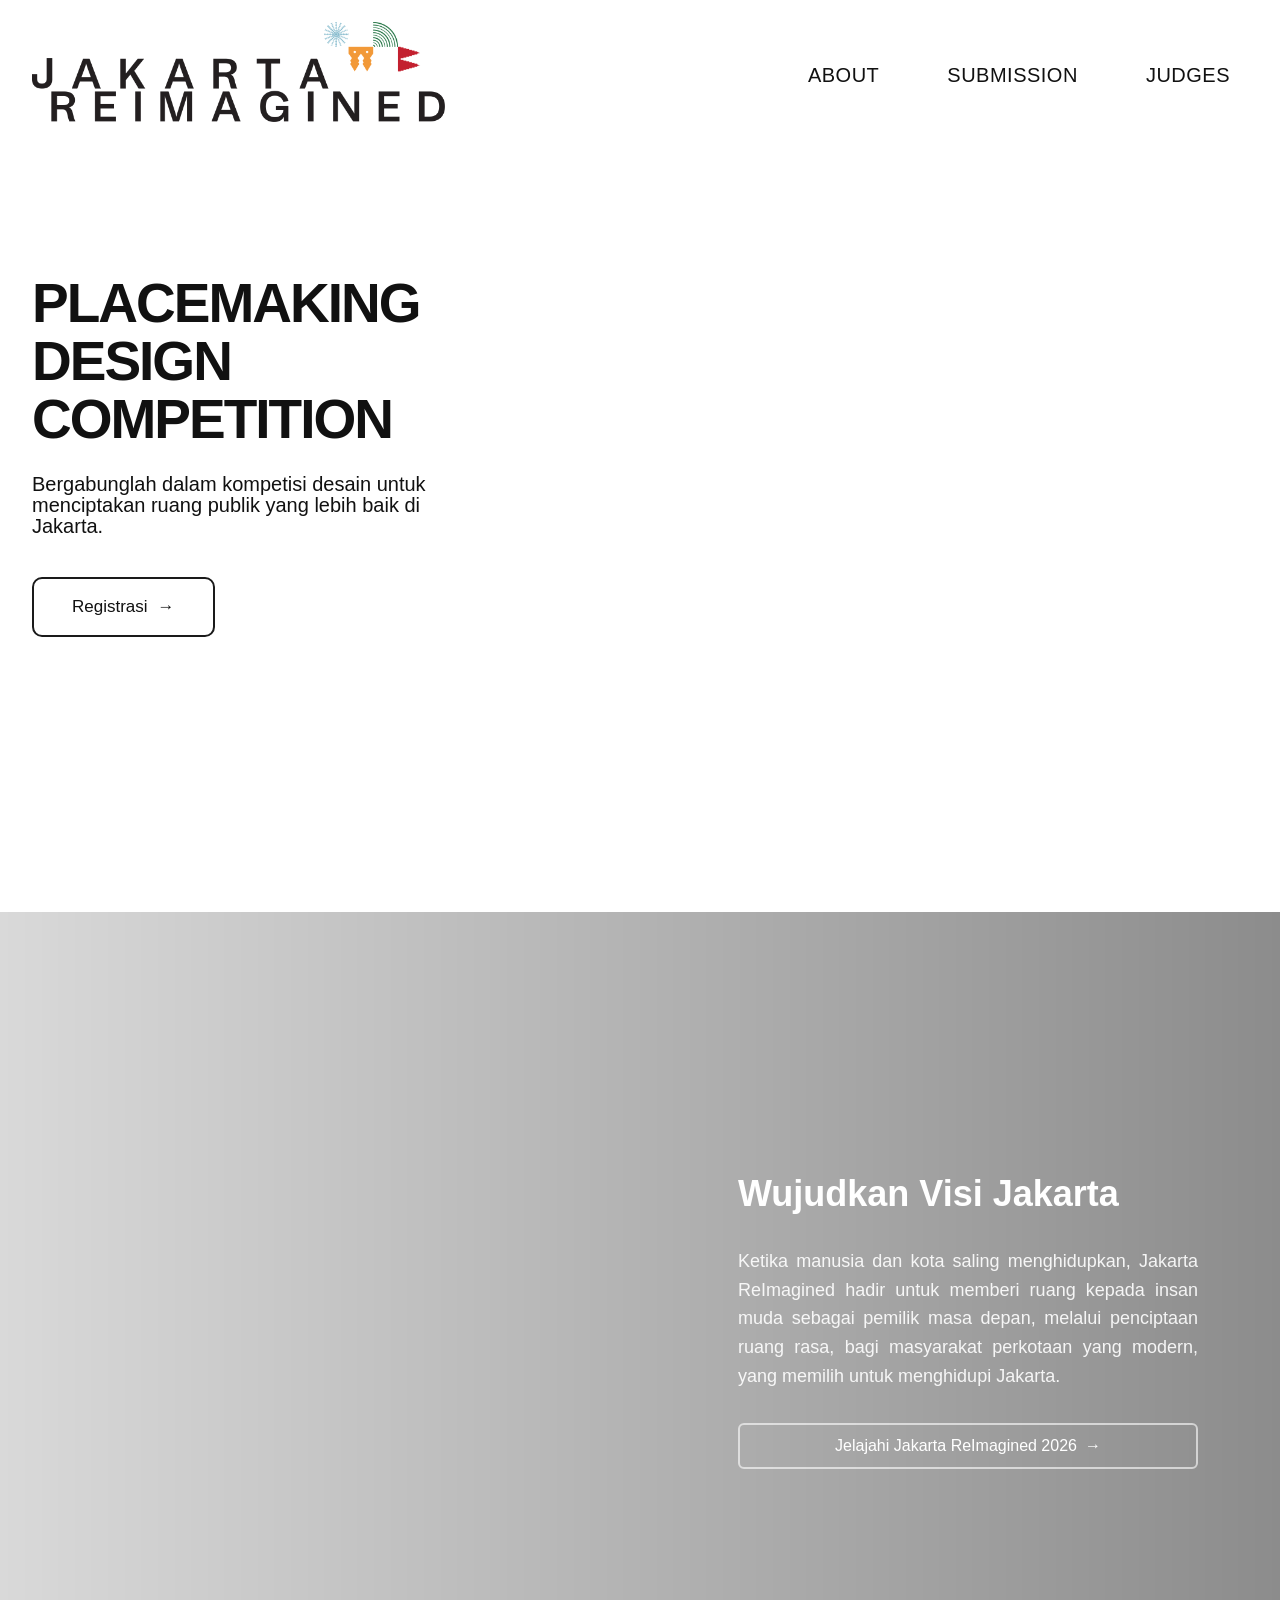
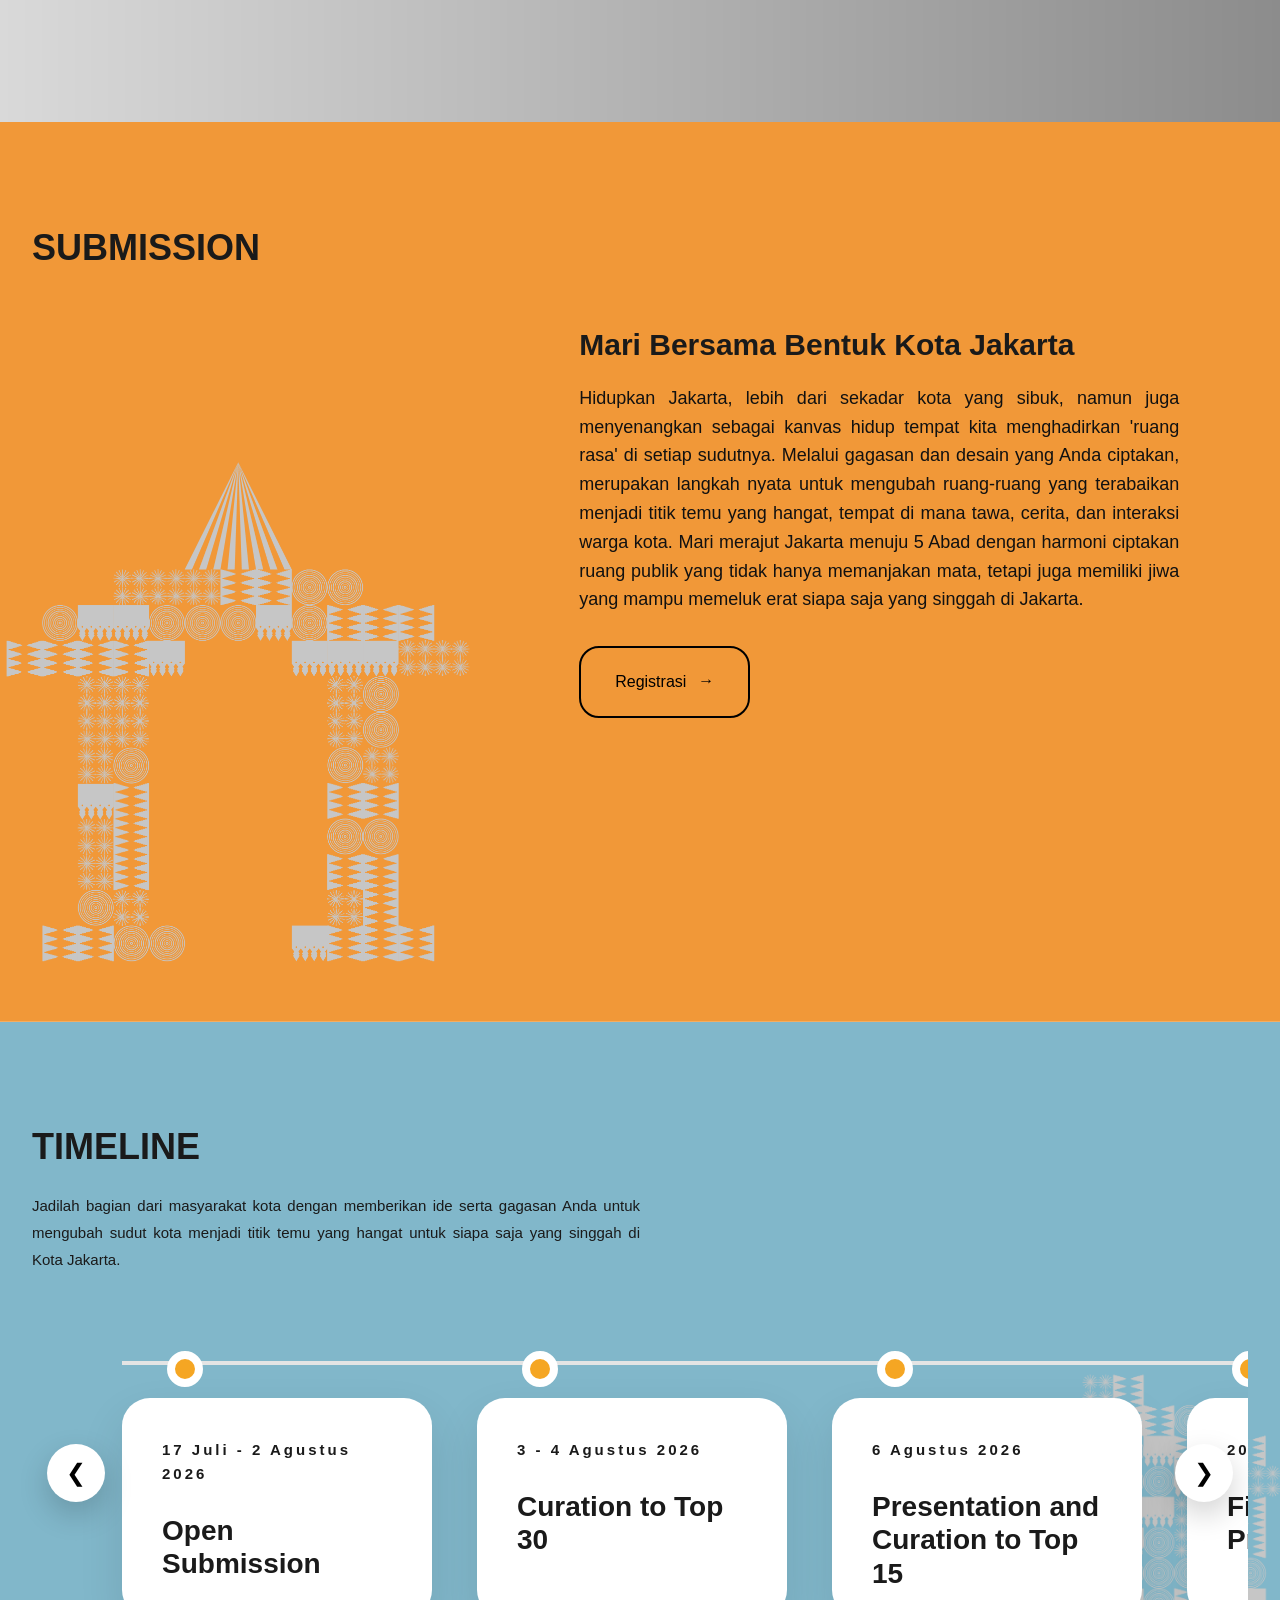
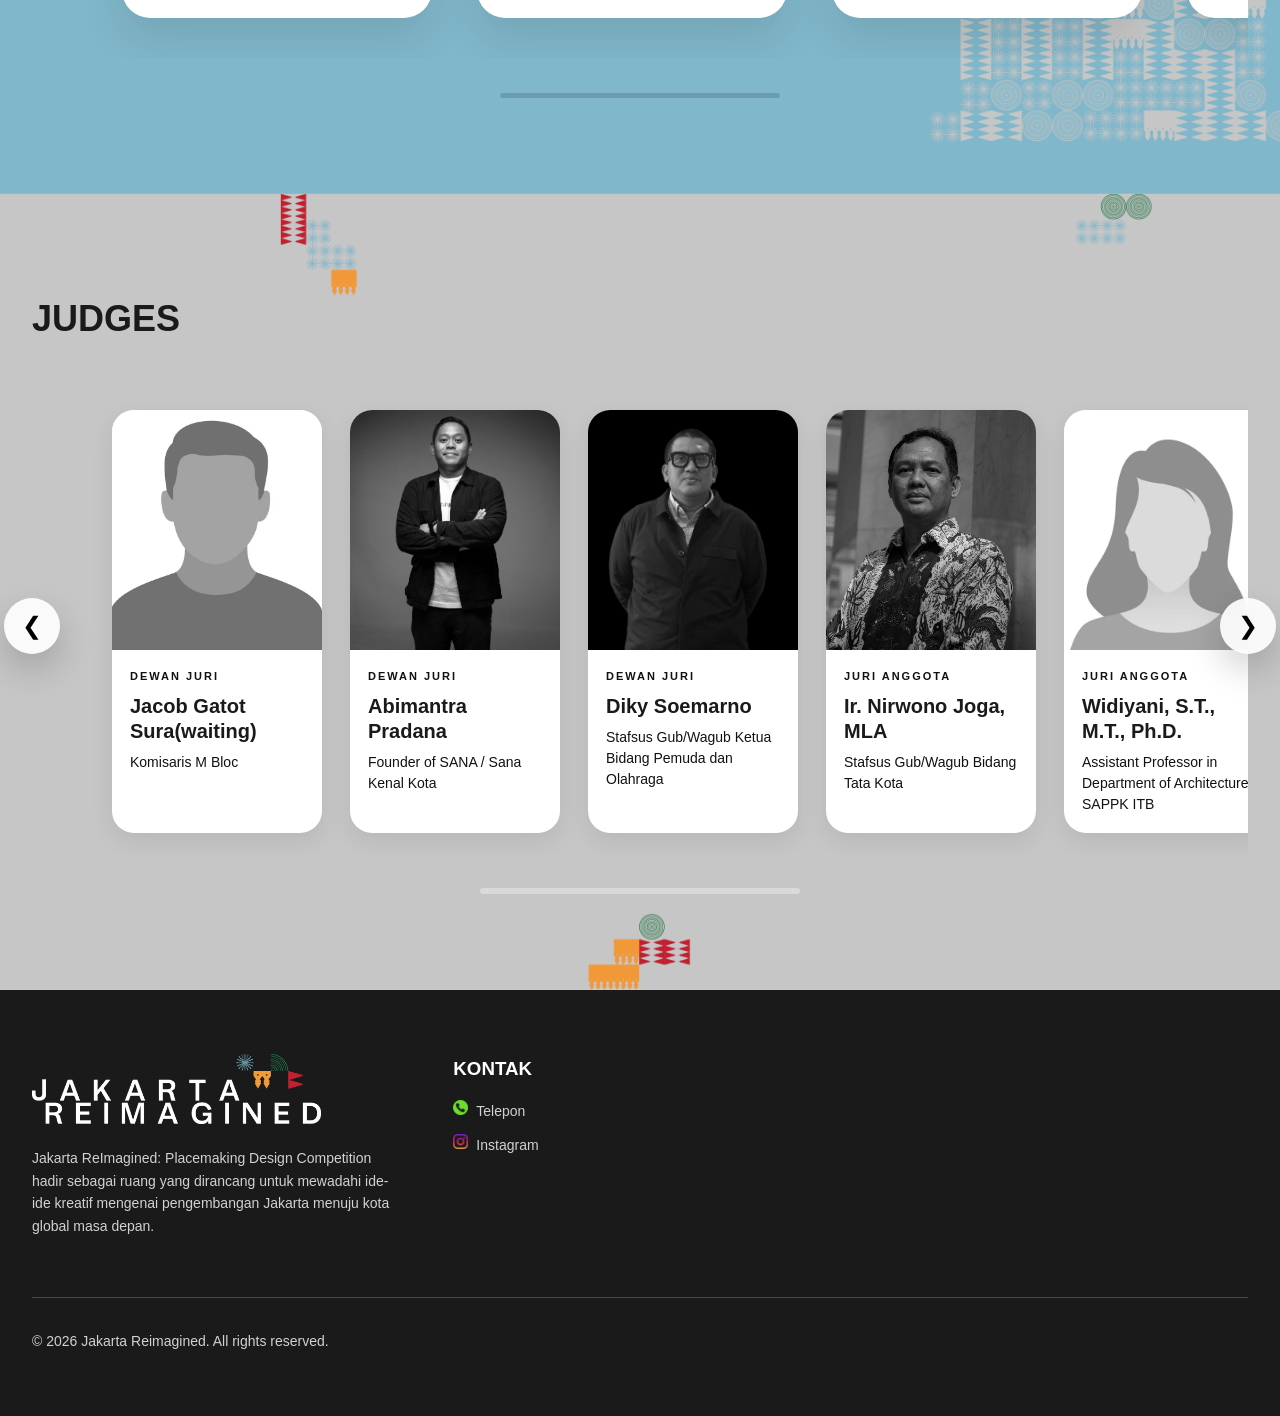
==== commit 1470a2c3: "update last" ====
--- a/index.html
+++ b/index.html
@@ -102,7 +102,7 @@
                     <p>Bergabunglah dalam kompetisi desain untuk menciptakan ruang publik yang lebih baik di Jakarta.</p>
                     <div class="hero-btn">
                         <a href="register.html"><button class="btn btn-primary">
-                            Submit <span class="arrow">→</span>
+                            Registrasi <span class="arrow">→</span>
                         </button></a>
                     </div>
                 </div>
@@ -178,7 +178,7 @@
                         </p>
 
                         <a href="register.html" class="category-btn">
-                            Submit
+                            Registrasi
                             <span>→</span>
                         </a>
 
@@ -243,7 +243,7 @@
                             <div class="timeline-title">Final Presentation</div>
                         </div>
                         <div class="timeline-item">
-                            <div class="timeline-date">29 - 30 Agustus 2026</div>
+                            <div class="timeline-date">30 Agustus 2026</div>
                             <div class="timeline-title">Showcasing and Awarding</div>
                         </div>
 
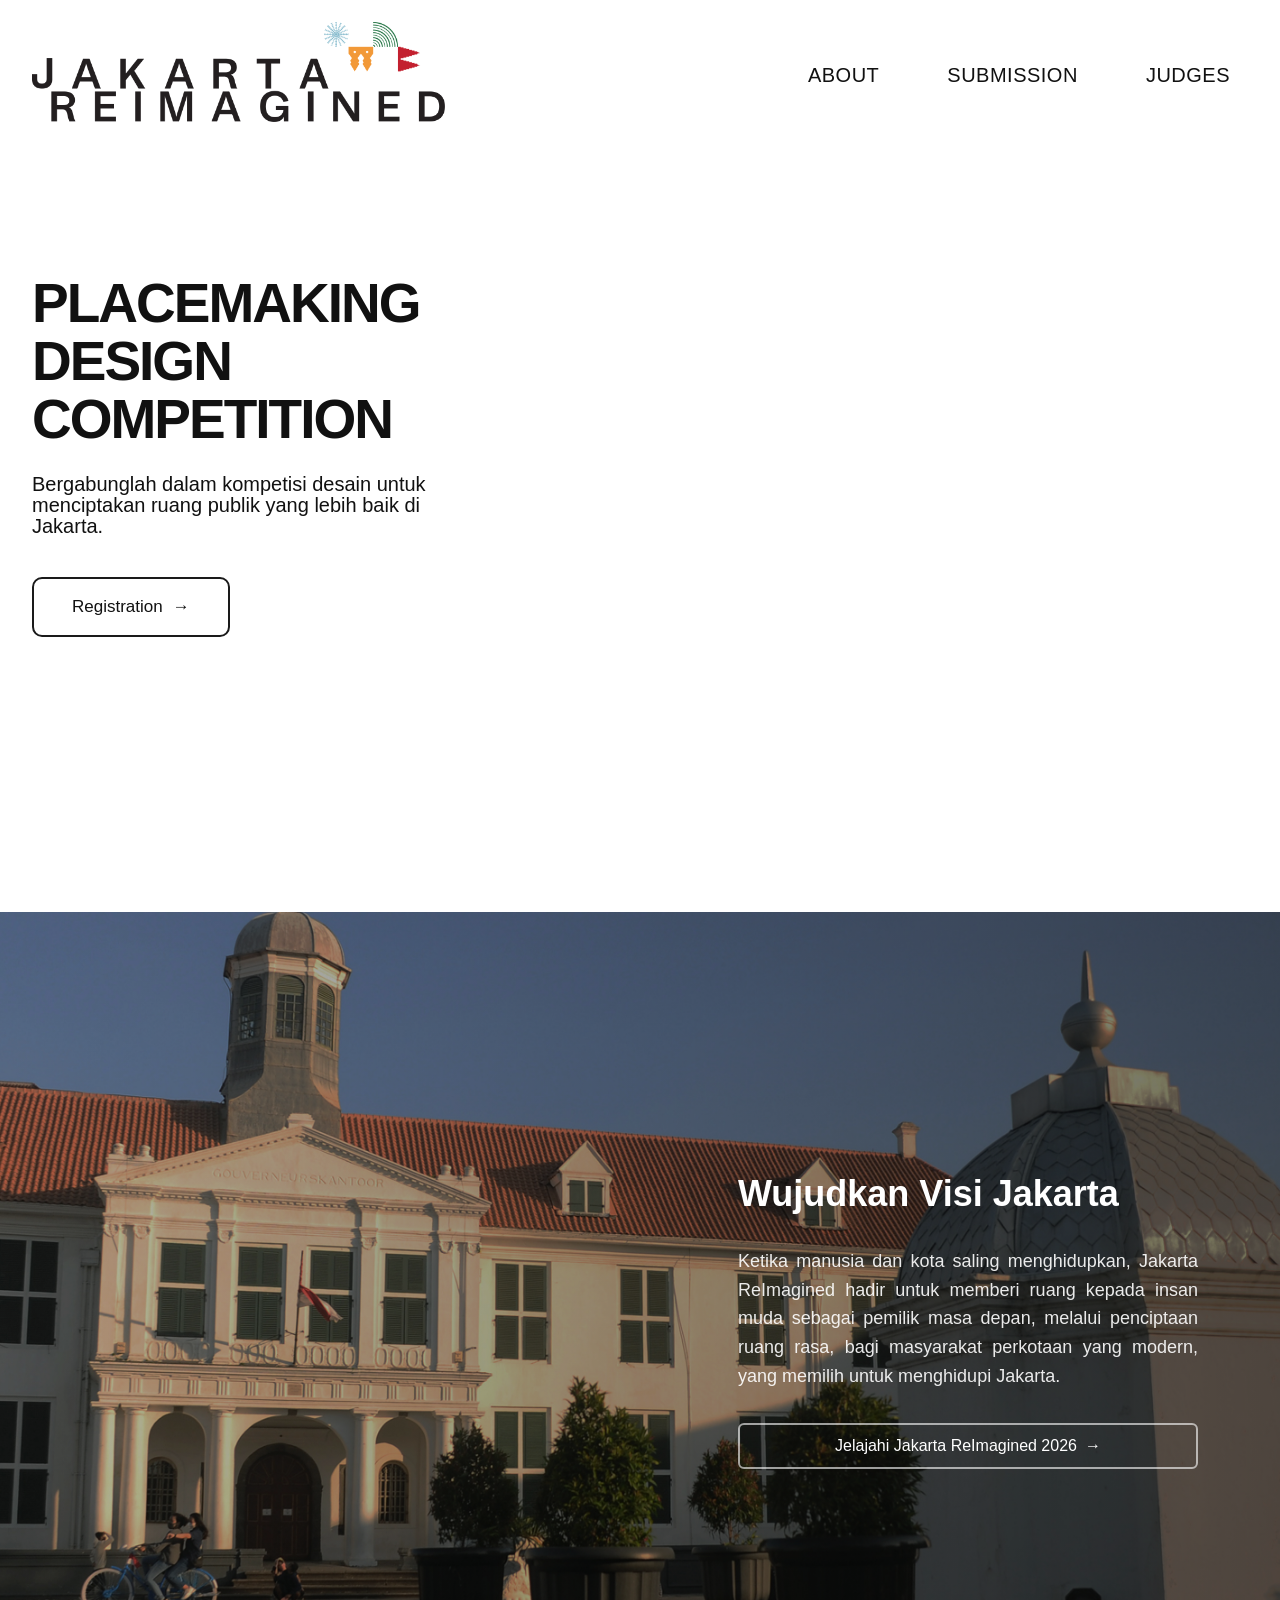
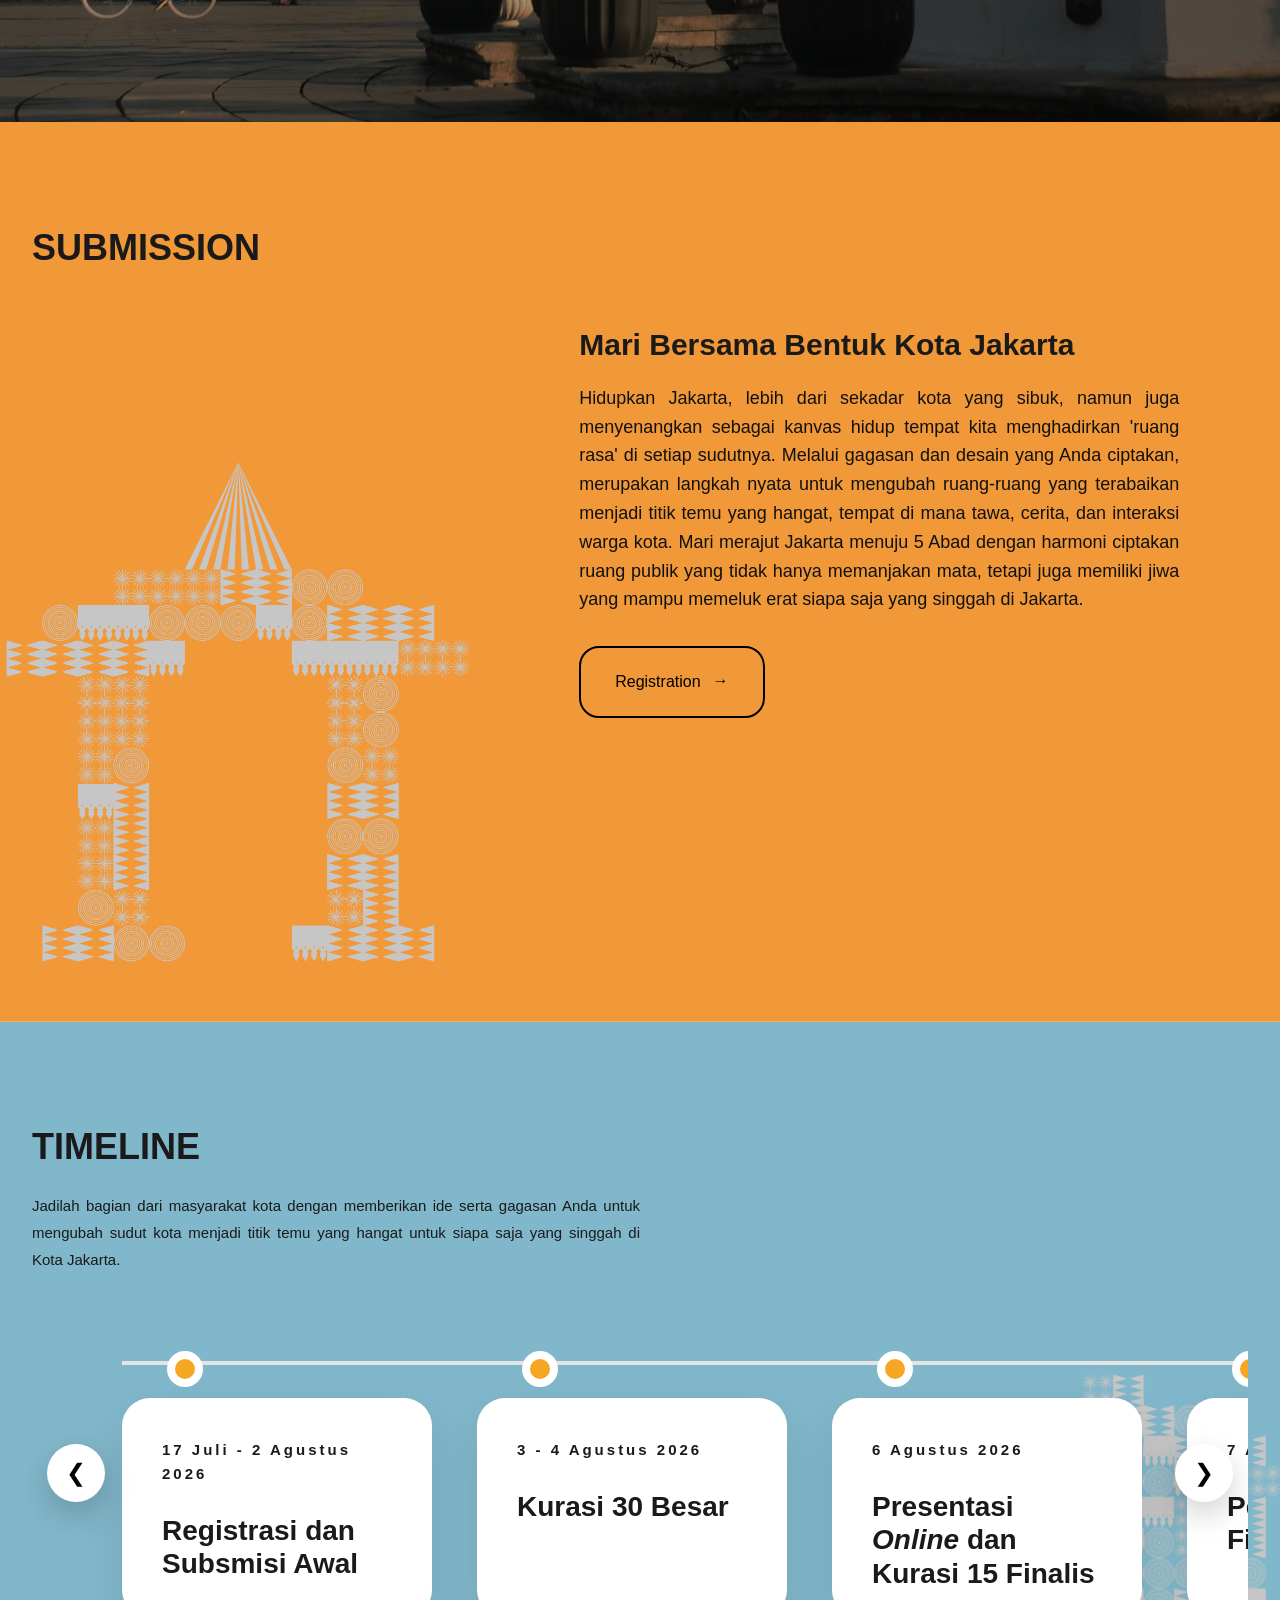
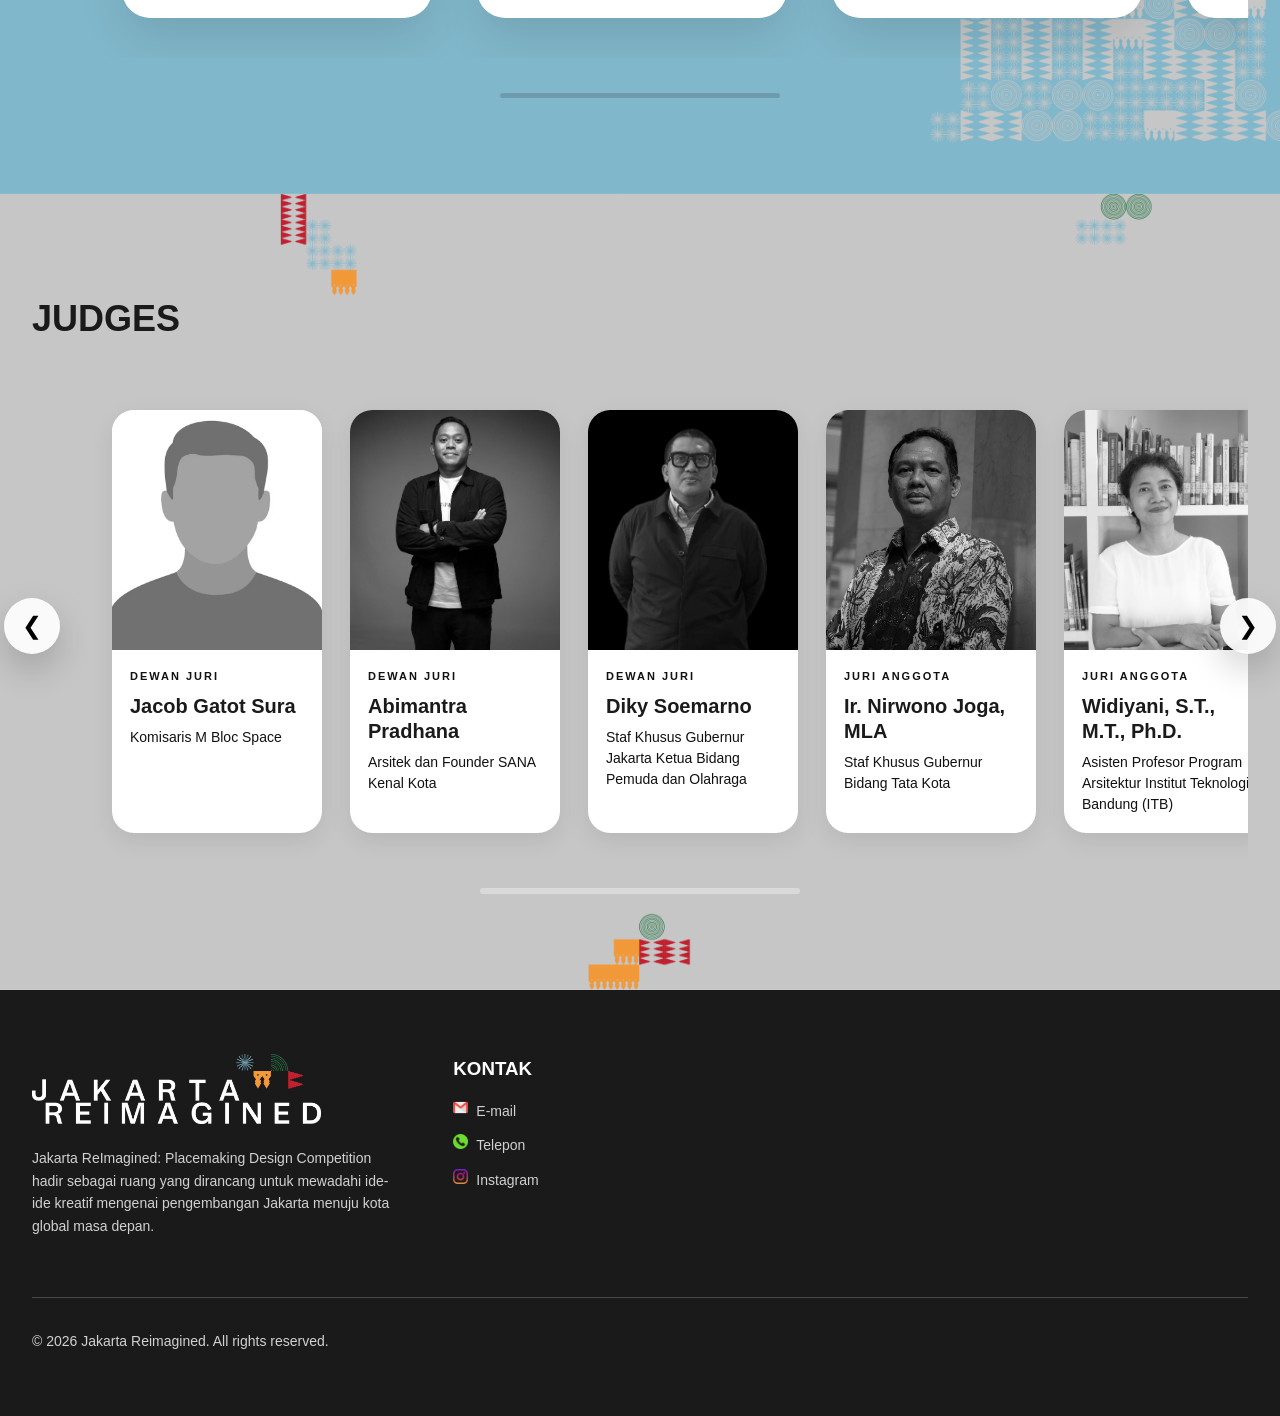
==== commit 7a4eda2c: "last again" ====
--- a/index.html
+++ b/index.html
@@ -102,7 +102,7 @@
                     <p>Bergabunglah dalam kompetisi desain untuk menciptakan ruang publik yang lebih baik di Jakarta.</p>
                     <div class="hero-btn">
                         <a href="register.html"><button class="btn btn-primary">
-                            Registrasi <span class="arrow">→</span>
+                            Registration <span class="arrow">→</span>
                         </button></a>
                     </div>
                 </div>
@@ -178,7 +178,7 @@
                         </p>
 
                         <a href="register.html" class="category-btn">
-                            Registrasi
+                            Registration
                             <span>→</span>
                         </a>
 
@@ -228,23 +228,31 @@
 
                         <div class="timeline-item">
                             <div class="timeline-date">17 Juli - 2 Agustus 2026</div>
-                            <div class="timeline-title">Open Submission</div>
+                            <div class="timeline-title">Registrasi dan Subsmisi Awal</div>
                         </div>
                         <div class="timeline-item">
                             <div class="timeline-date">3 - 4  Agustus 2026</div>
-                            <div class="timeline-title">Curation to Top 30</div>
+                            <div class="timeline-title">Kurasi 30 Besar</div>
                         </div>
                         <div class="timeline-item">
                             <div class="timeline-date">6 Agustus 2026</div>
-                            <div class="timeline-title">Presentation and Curation to Top 15</div>
+                            <div class="timeline-title">Presentasi <i>Online</i> dan Kurasi 15 Finalis</div>
+                        </div>
+                        <div class="timeline-item">
+                            <div class="timeline-date">7 Agustus 2026</div>
+                            <div class="timeline-title">Pengumuman 15 Finalis</div>
+                        </div>
+                        <div class="timeline-item">
+                            <div class="timeline-date">8 - 19 Agustus 2026</div>
+                            <div class="timeline-title">Submisi Akhir</div>
                         </div>
                         <div class="timeline-item">
                             <div class="timeline-date">20 Agustus 2026</div>
-                            <div class="timeline-title">Final Presentation</div>
+                            <div class="timeline-title">Presentasi Final</div>
                         </div>
                         <div class="timeline-item">
                             <div class="timeline-date">30 Agustus 2026</div>
-                            <div class="timeline-title">Showcasing and Awarding</div>
+                            <div class="timeline-title"><i>Showcase & Awarding</i></div>
                         </div>
 
                     </div>
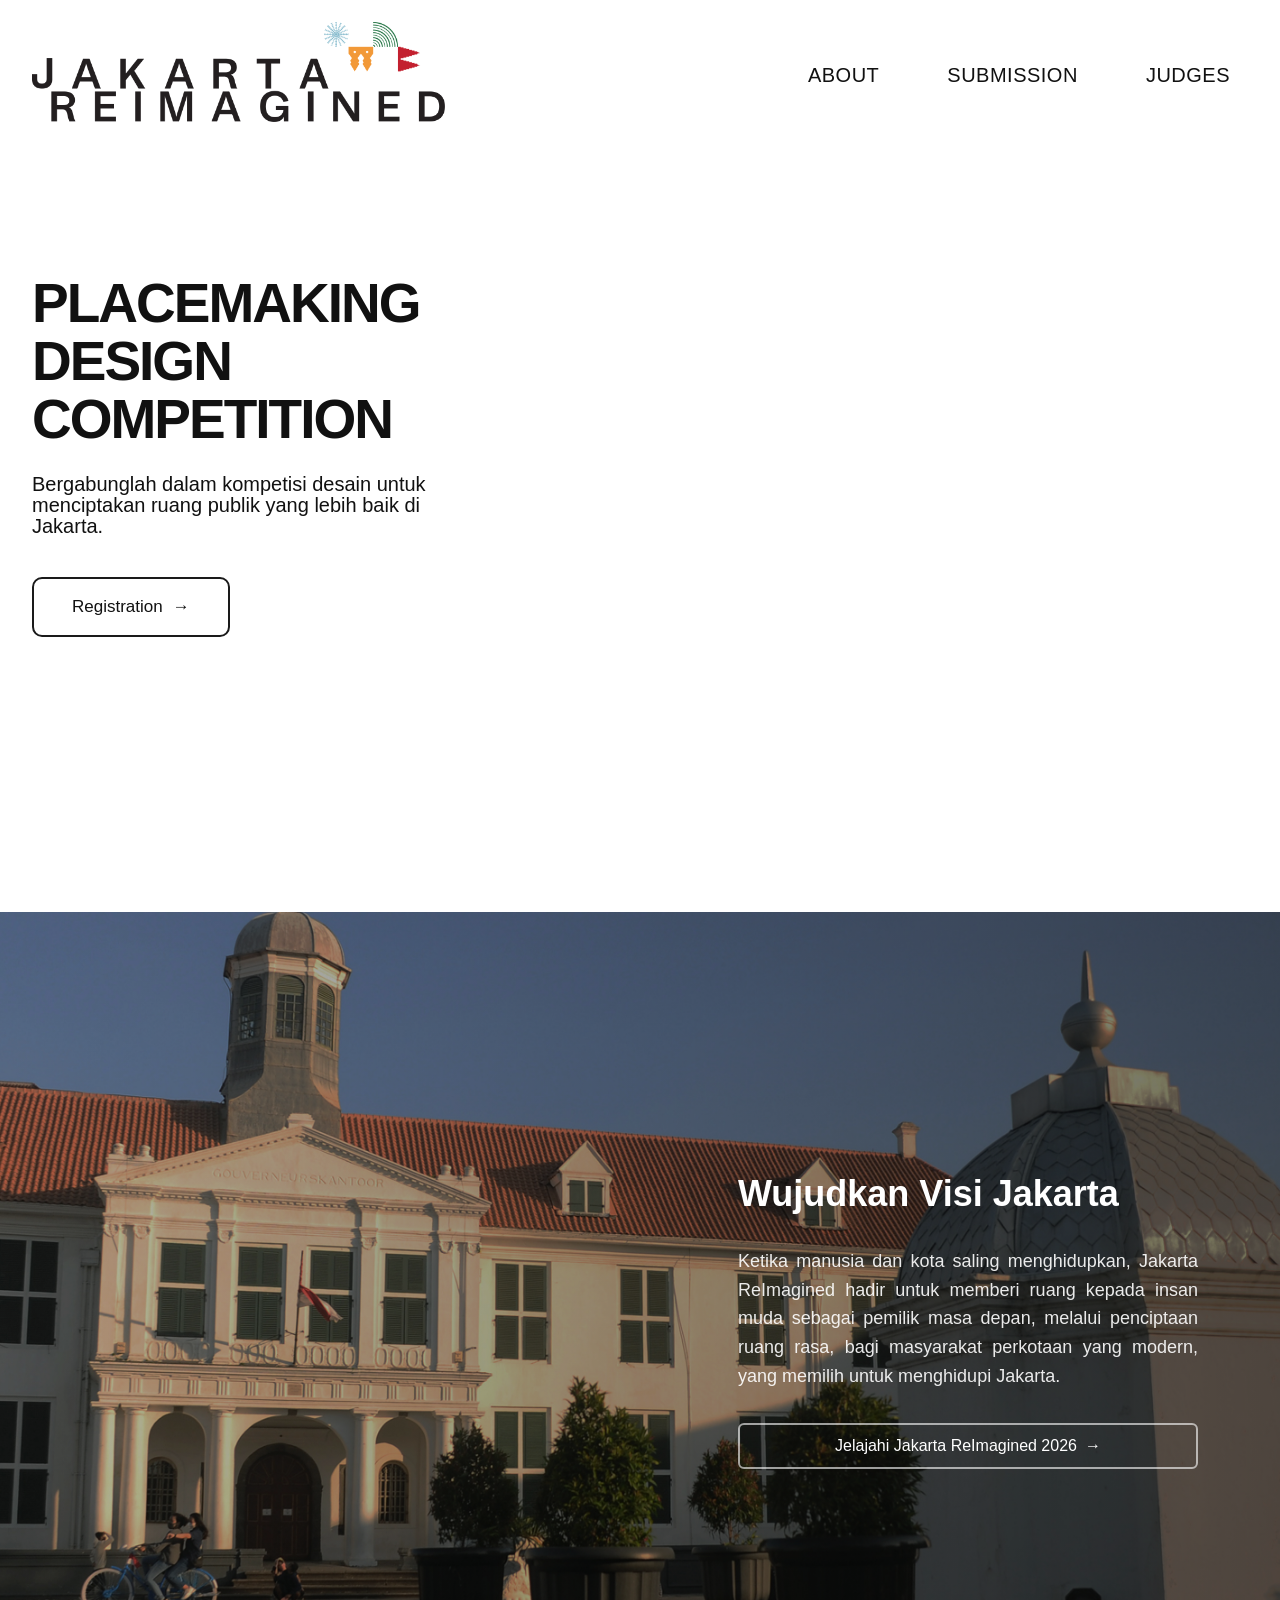
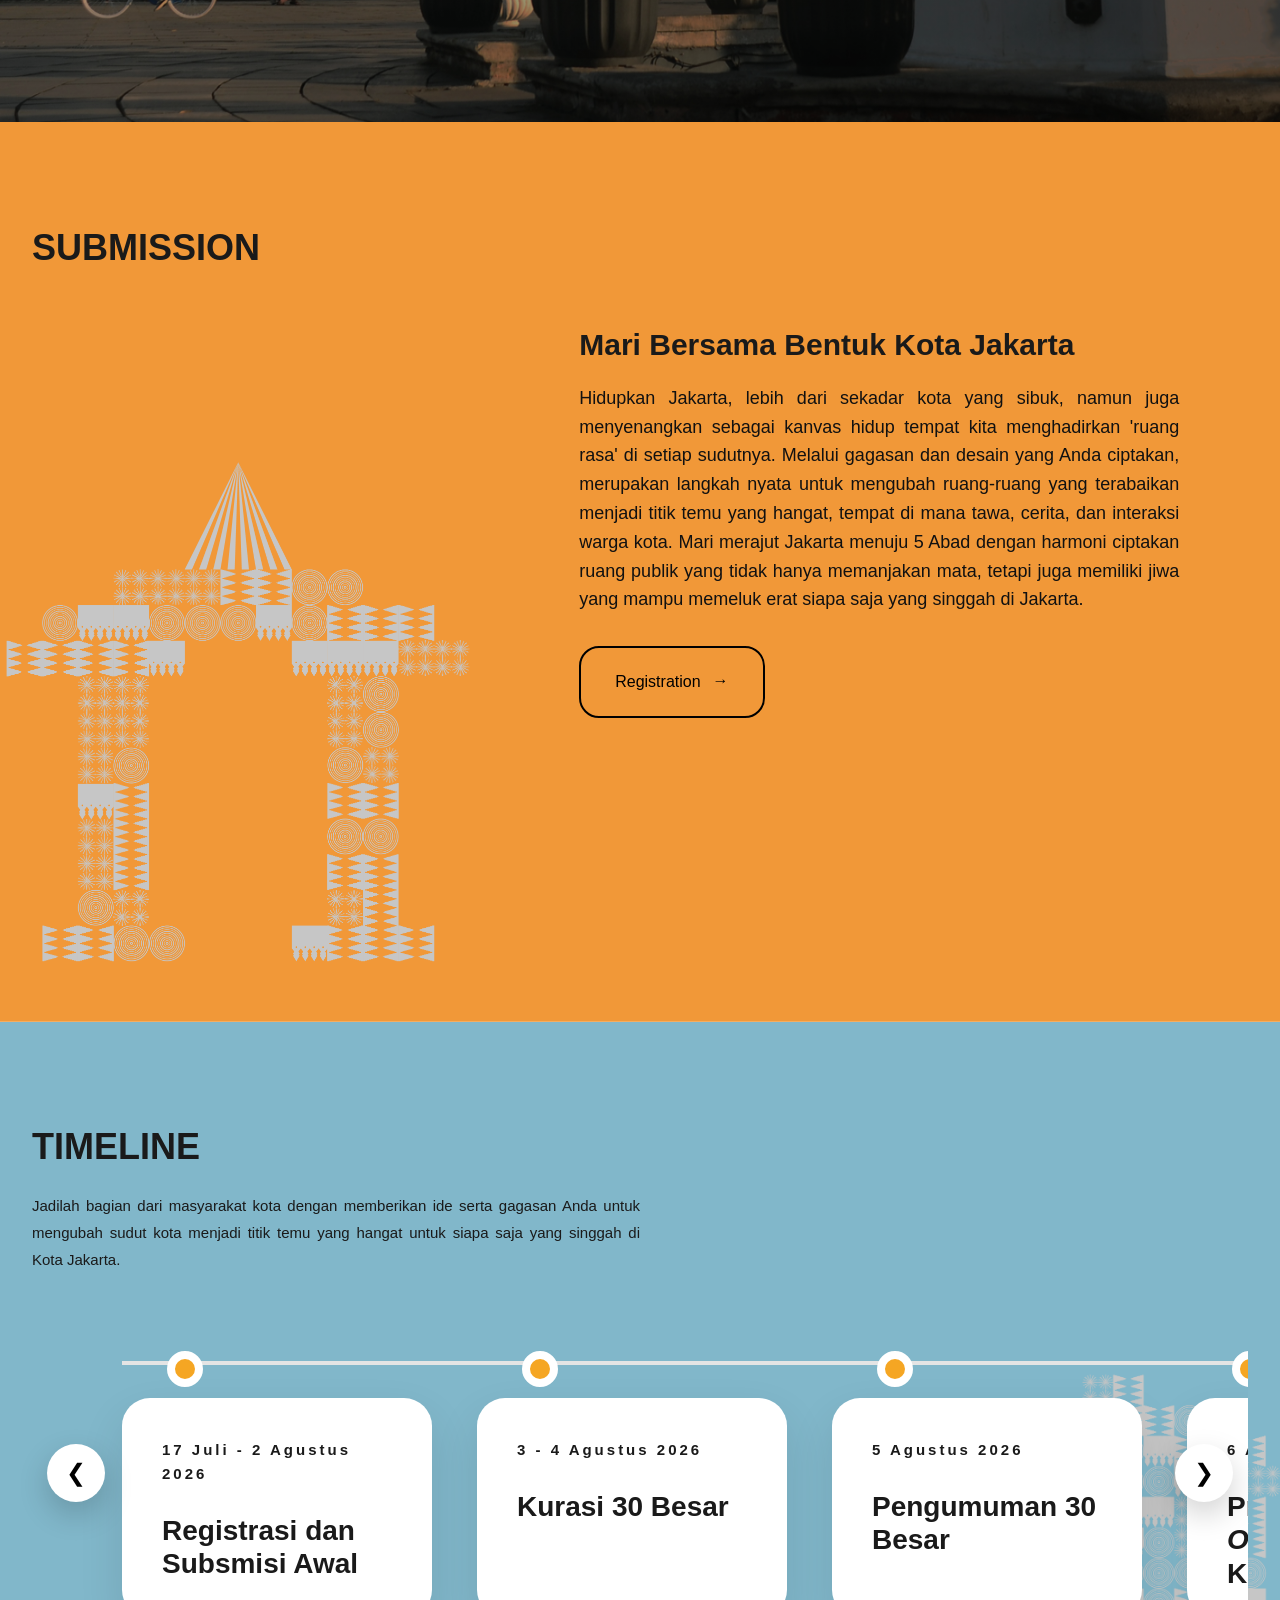
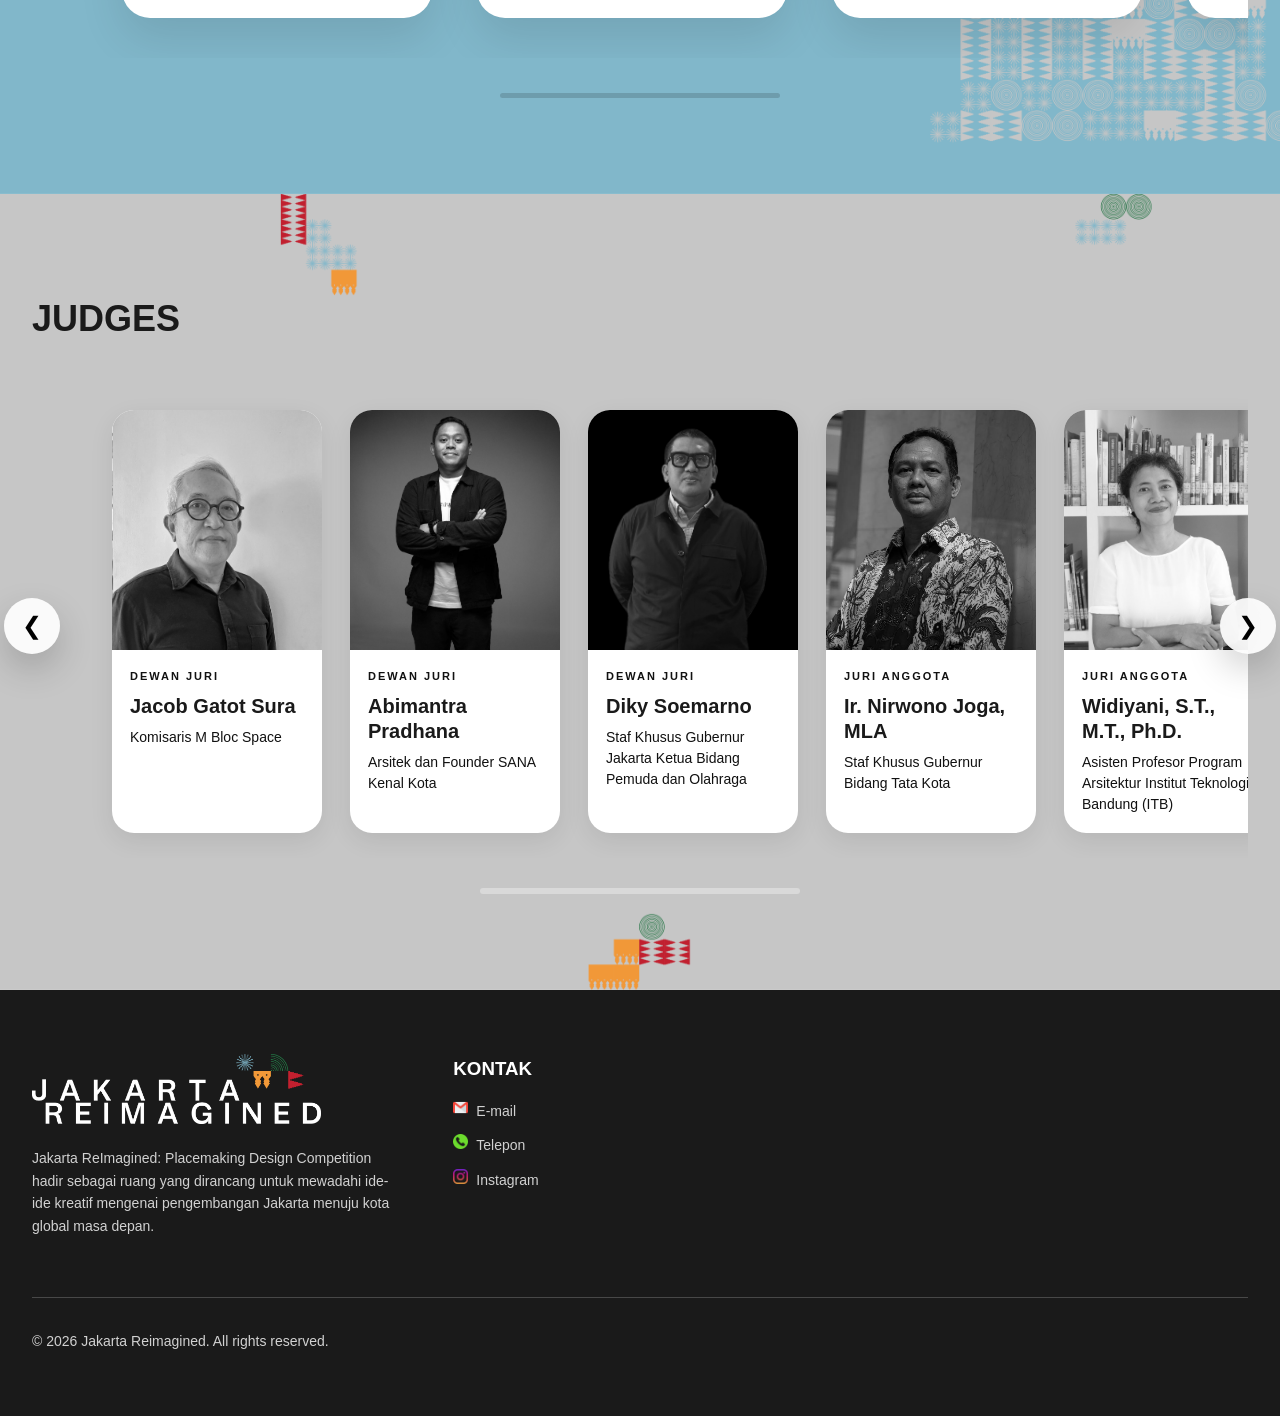
==== commit cf5dfc37: "first update after rilis" ====
--- a/index.html
+++ b/index.html
@@ -235,6 +235,10 @@
                             <div class="timeline-title">Kurasi 30 Besar</div>
                         </div>
                         <div class="timeline-item">
+                            <div class="timeline-date">5  Agustus 2026</div>
+                            <div class="timeline-title">Pengumuman 30 Besar</div>
+                        </div>
+                        <div class="timeline-item">
                             <div class="timeline-date">6 Agustus 2026</div>
                             <div class="timeline-title">Presentasi <i>Online</i> dan Kurasi 15 Finalis</div>
                         </div>
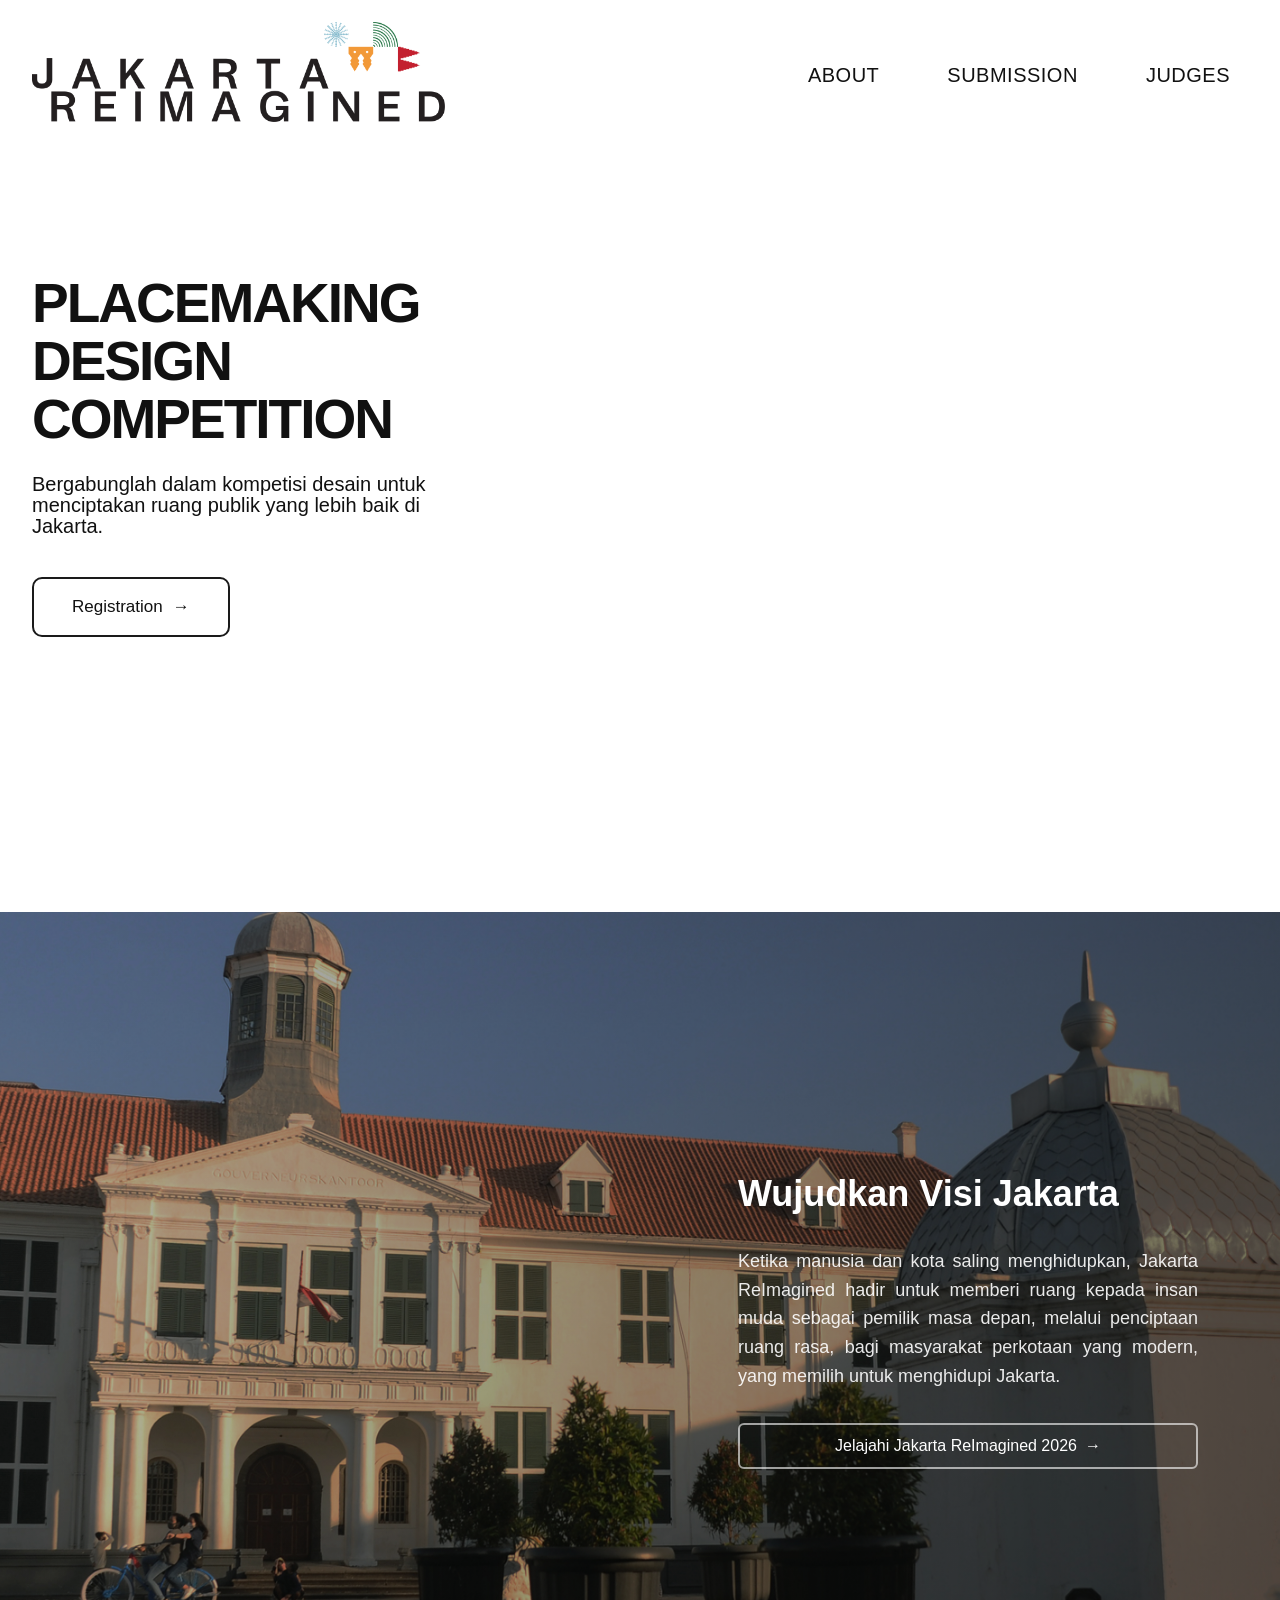
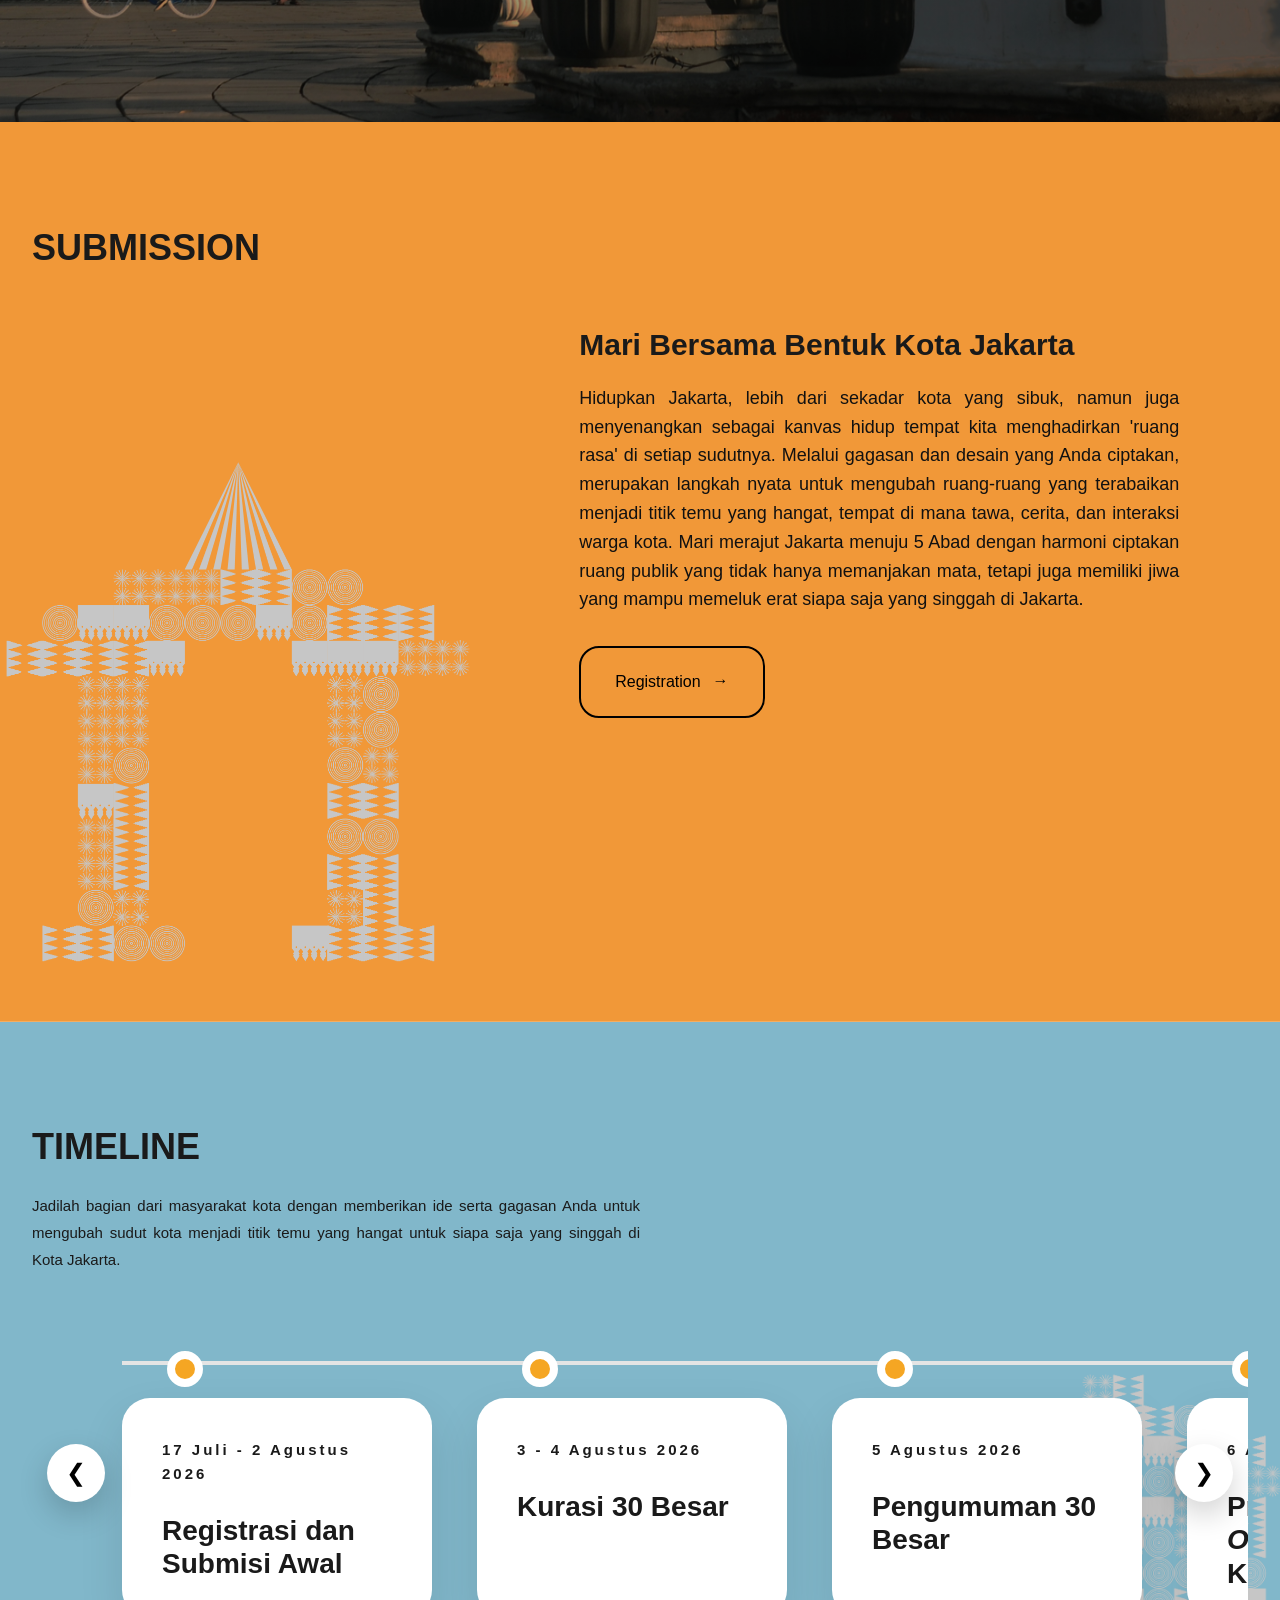
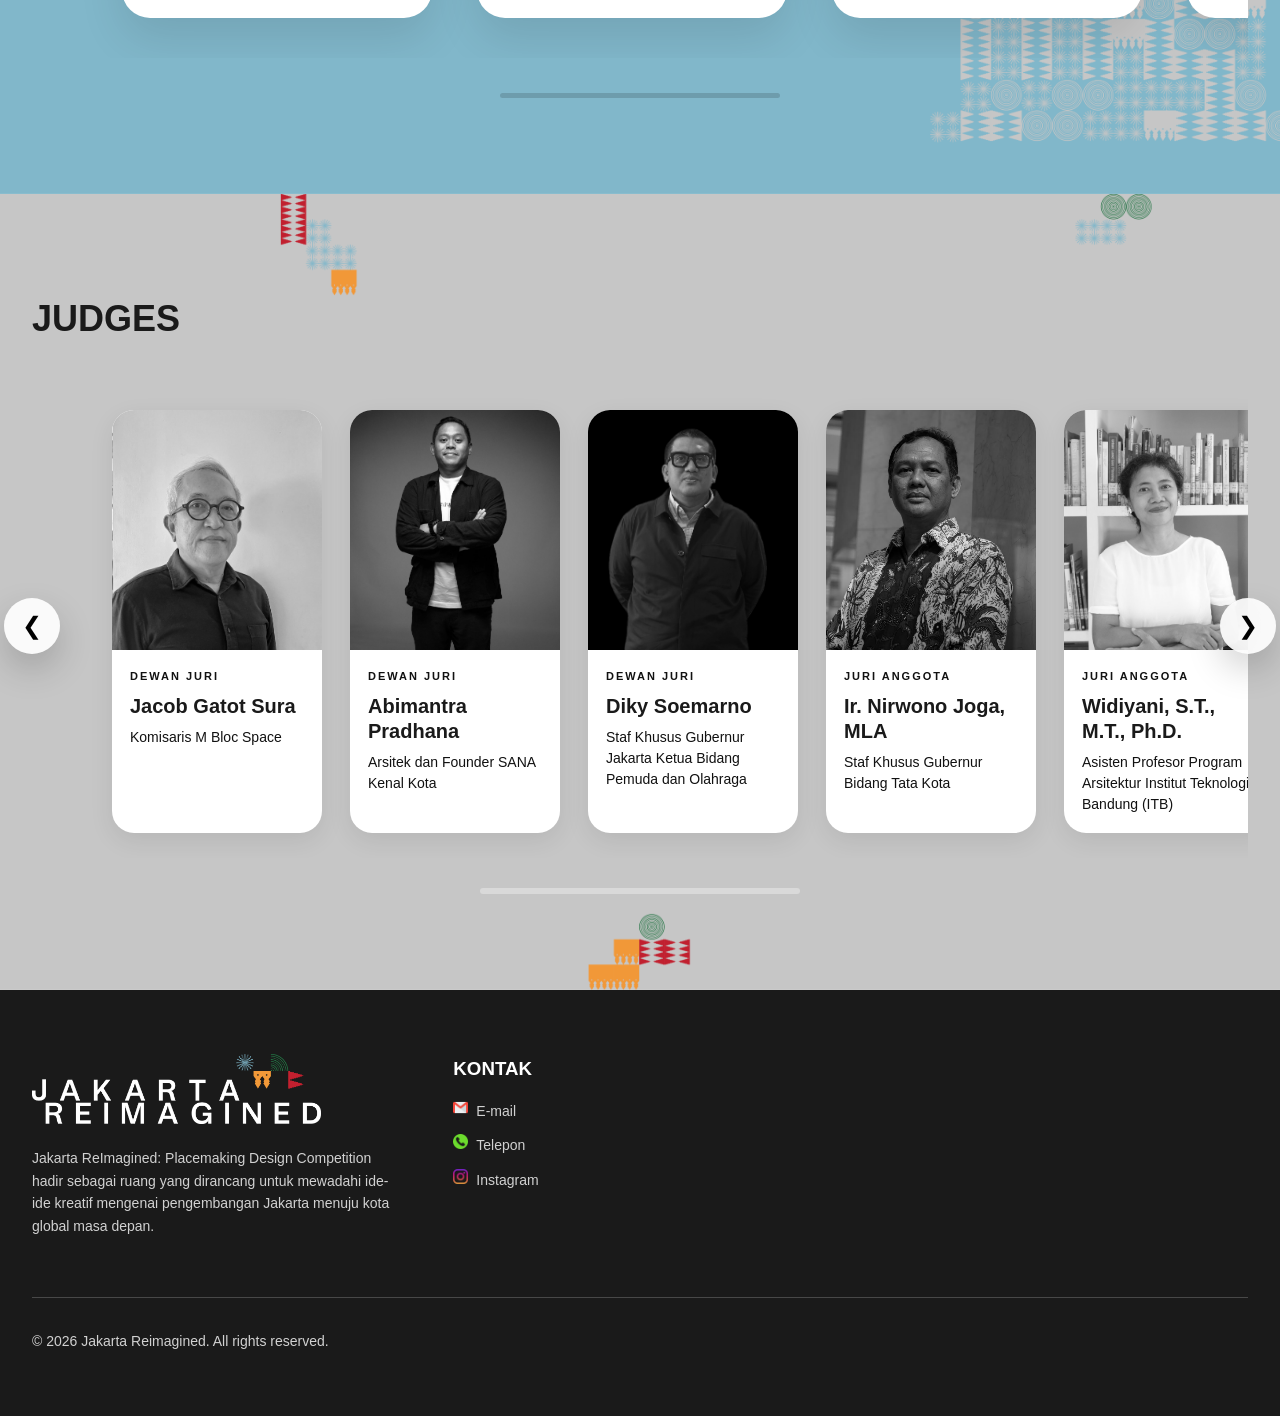
==== commit 46c05d50: "update link register" ====
--- a/index.html
+++ b/index.html
@@ -228,7 +228,7 @@
 
                         <div class="timeline-item">
                             <div class="timeline-date">17 Juli - 2 Agustus 2026</div>
-                            <div class="timeline-title">Registrasi dan Subsmisi Awal</div>
+                            <div class="timeline-title">Registrasi dan Submisi Awal</div>
                         </div>
                         <div class="timeline-item">
                             <div class="timeline-date">3 - 4  Agustus 2026</div>
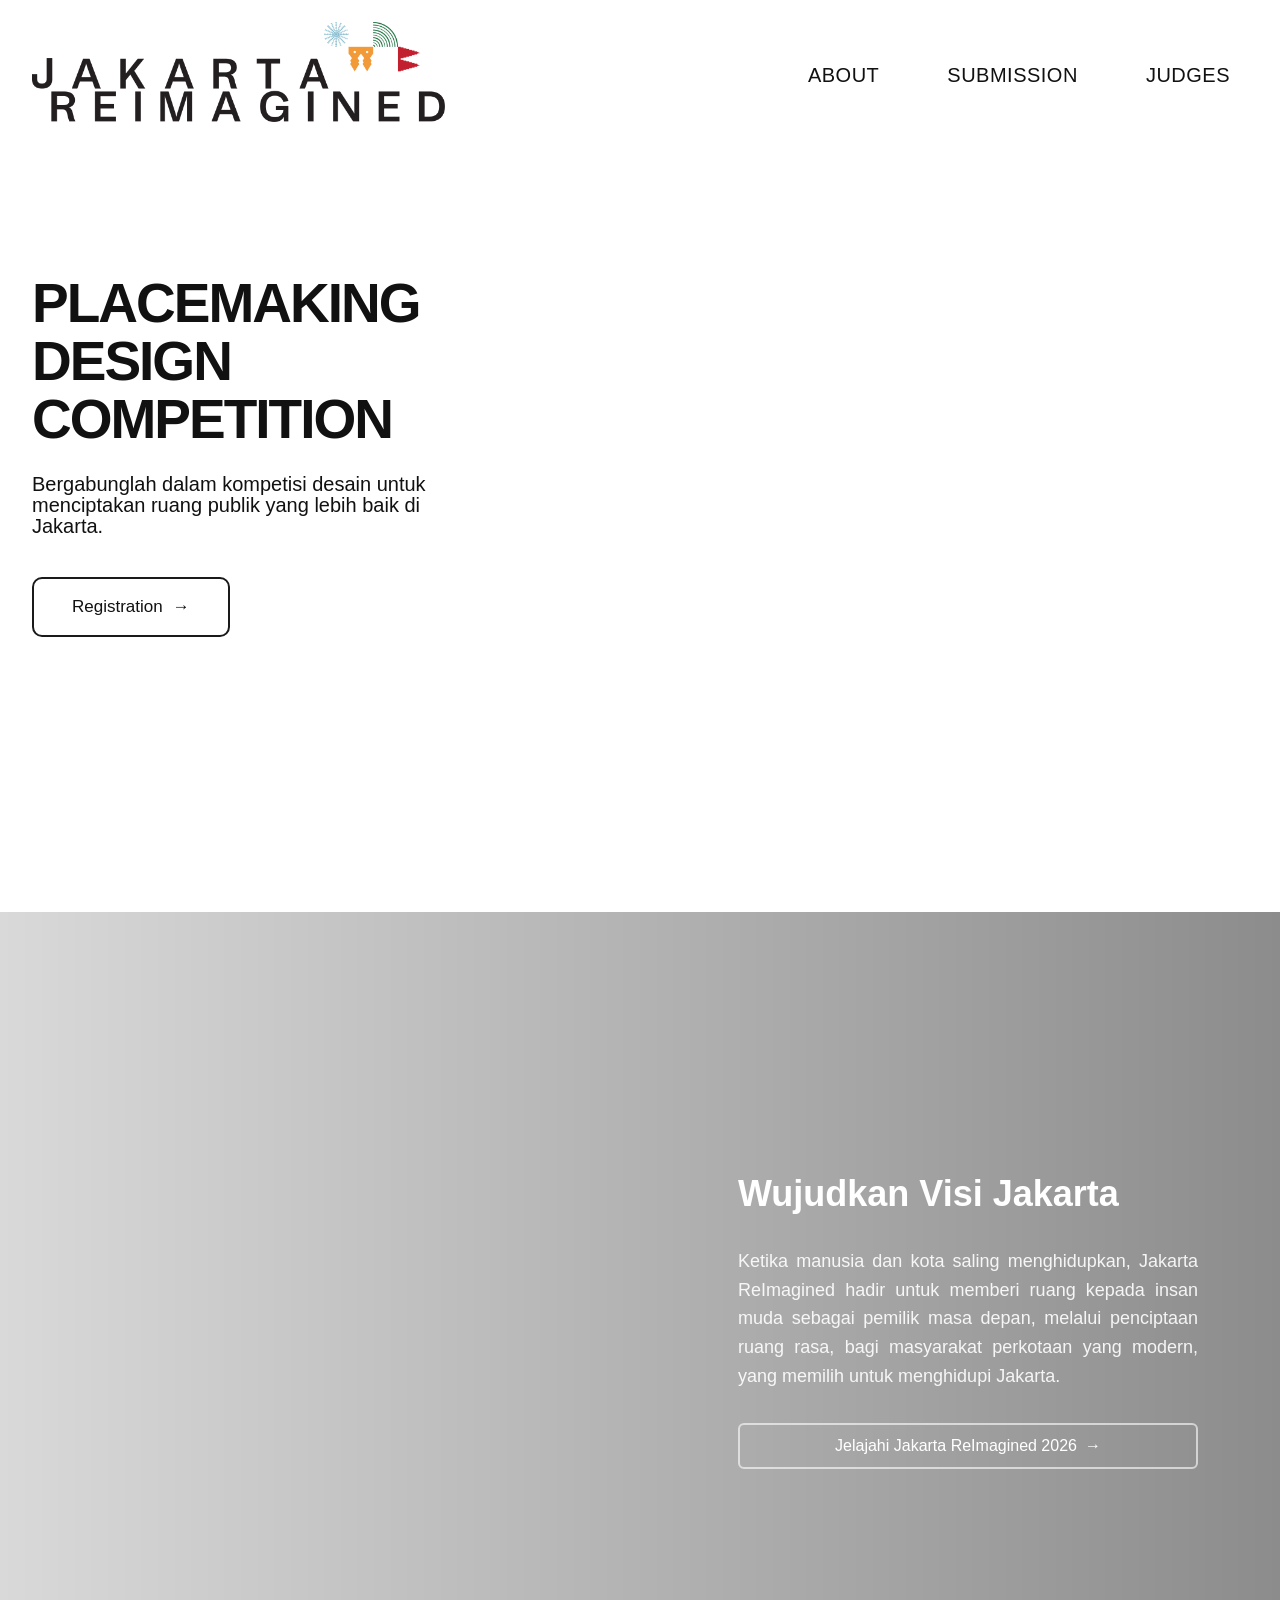
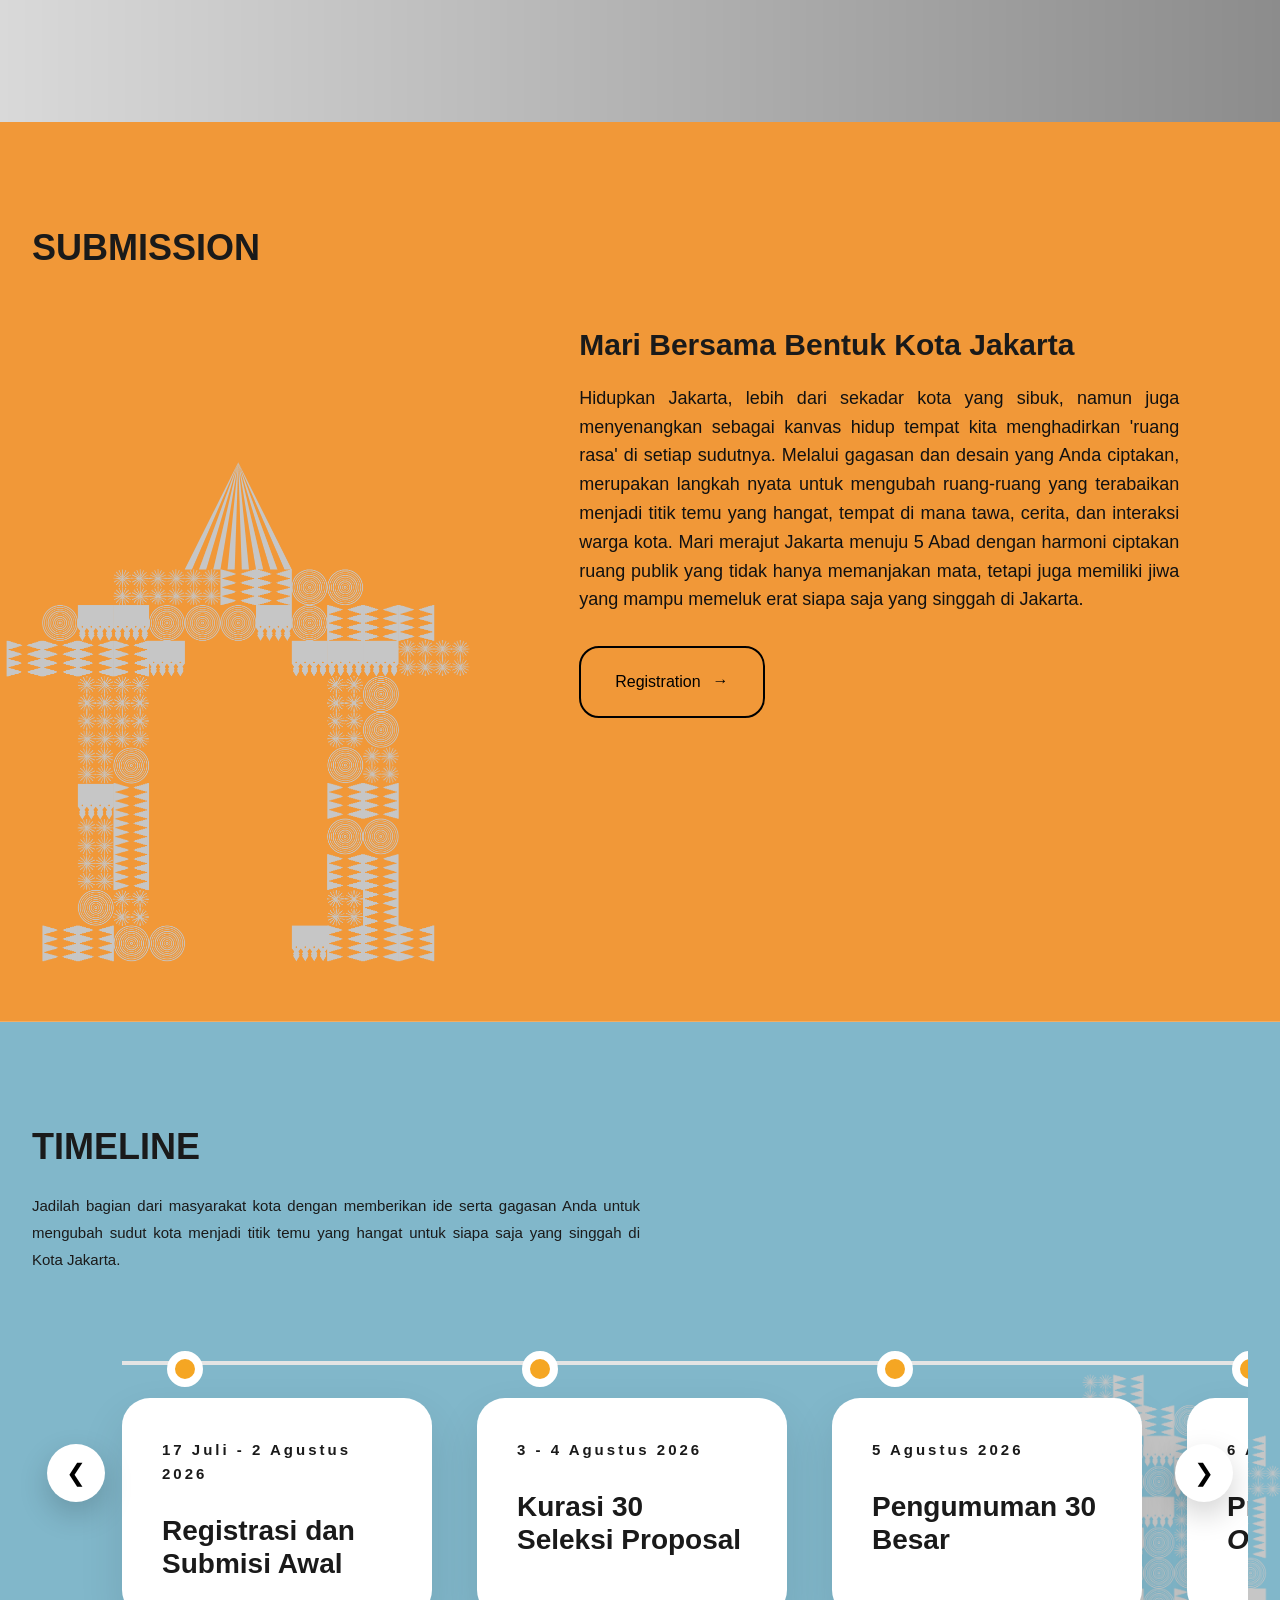
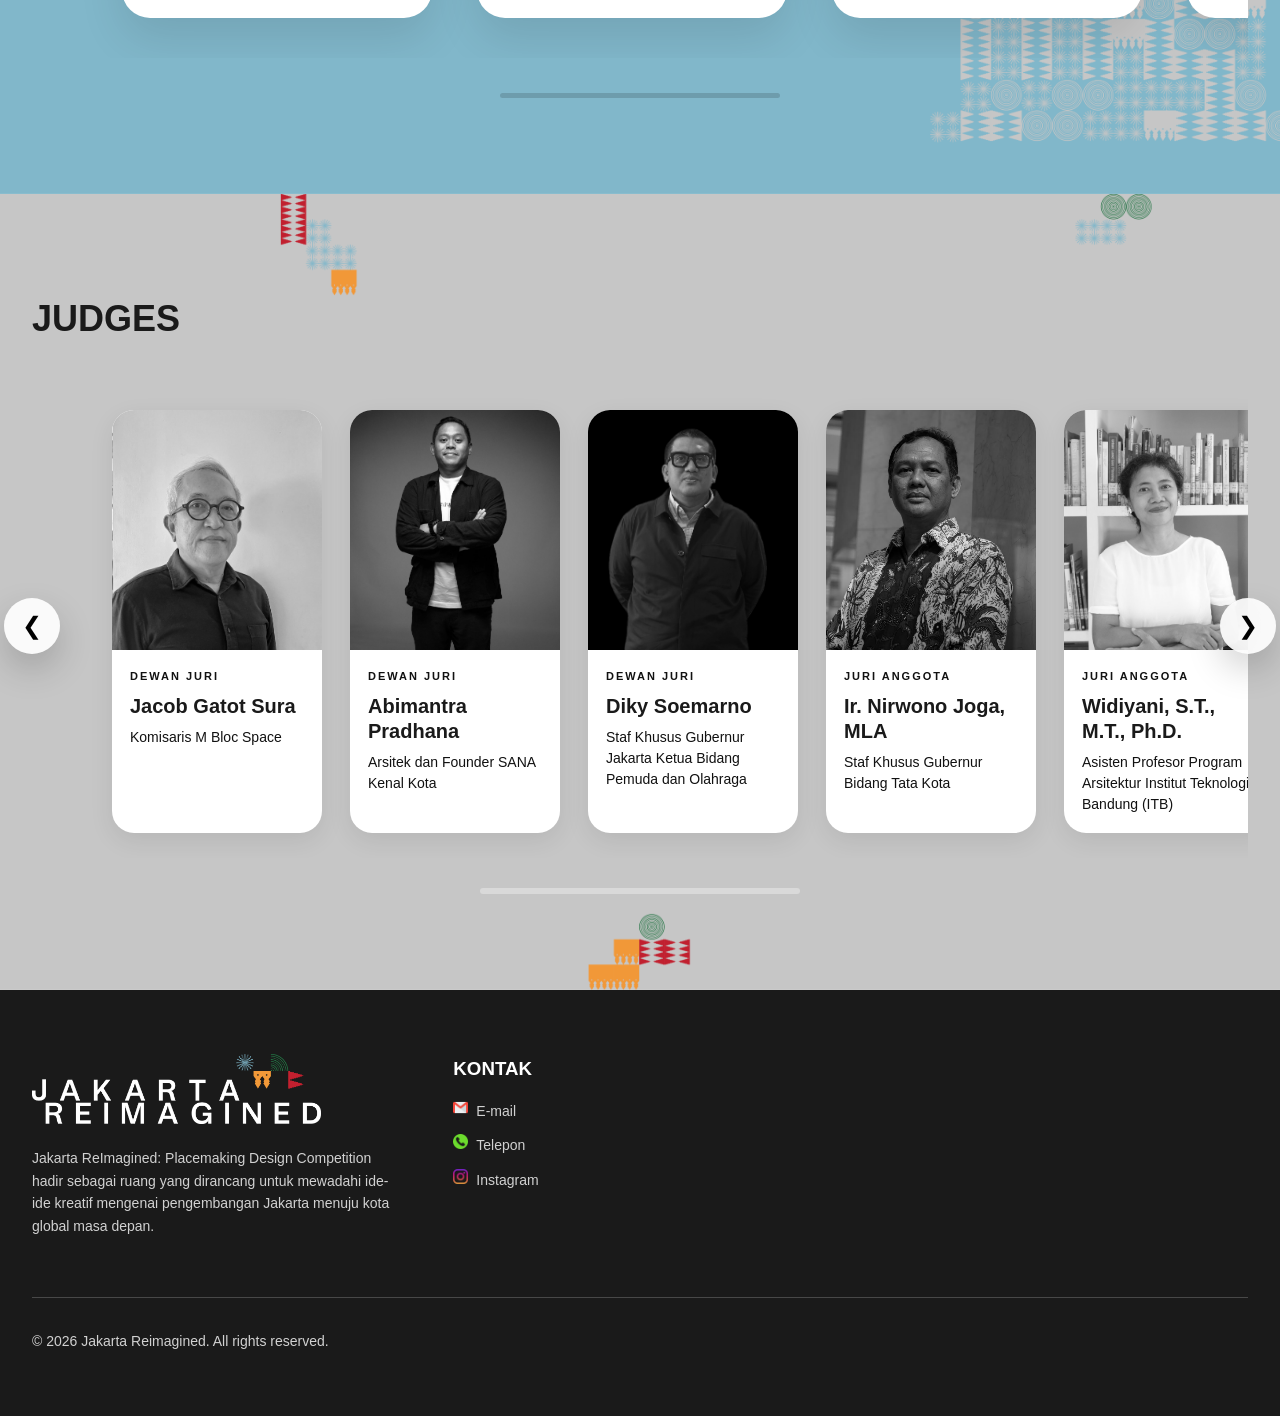
==== commit eabd21f1: "update minor link" ====
--- a/index.html
+++ b/index.html
@@ -232,7 +232,7 @@
                         </div>
                         <div class="timeline-item">
                             <div class="timeline-date">3 - 4  Agustus 2026</div>
-                            <div class="timeline-title">Kurasi 30 Besar</div>
+                            <div class="timeline-title">Kurasi 30 Seleksi Proposal</div>
                         </div>
                         <div class="timeline-item">
                             <div class="timeline-date">5  Agustus 2026</div>
@@ -240,11 +240,11 @@
                         </div>
                         <div class="timeline-item">
                             <div class="timeline-date">6 Agustus 2026</div>
-                            <div class="timeline-title">Presentasi <i>Online</i> dan Kurasi 15 Finalis</div>
+                            <div class="timeline-title">Presentasi <i>Online</i></div>
                         </div>
                         <div class="timeline-item">
                             <div class="timeline-date">7 Agustus 2026</div>
-                            <div class="timeline-title">Pengumuman 15 Finalis</div>
+                            <div class="timeline-title">Pengumuman 15 Besar</div>
                         </div>
                         <div class="timeline-item">
                             <div class="timeline-date">8 - 19 Agustus 2026</div>
@@ -252,7 +252,7 @@
                         </div>
                         <div class="timeline-item">
                             <div class="timeline-date">20 Agustus 2026</div>
-                            <div class="timeline-title">Presentasi Final</div>
+                            <div class="timeline-title">Presentasi <i>Offline</i></div>
                         </div>
                         <div class="timeline-item">
                             <div class="timeline-date">30 Agustus 2026</div>
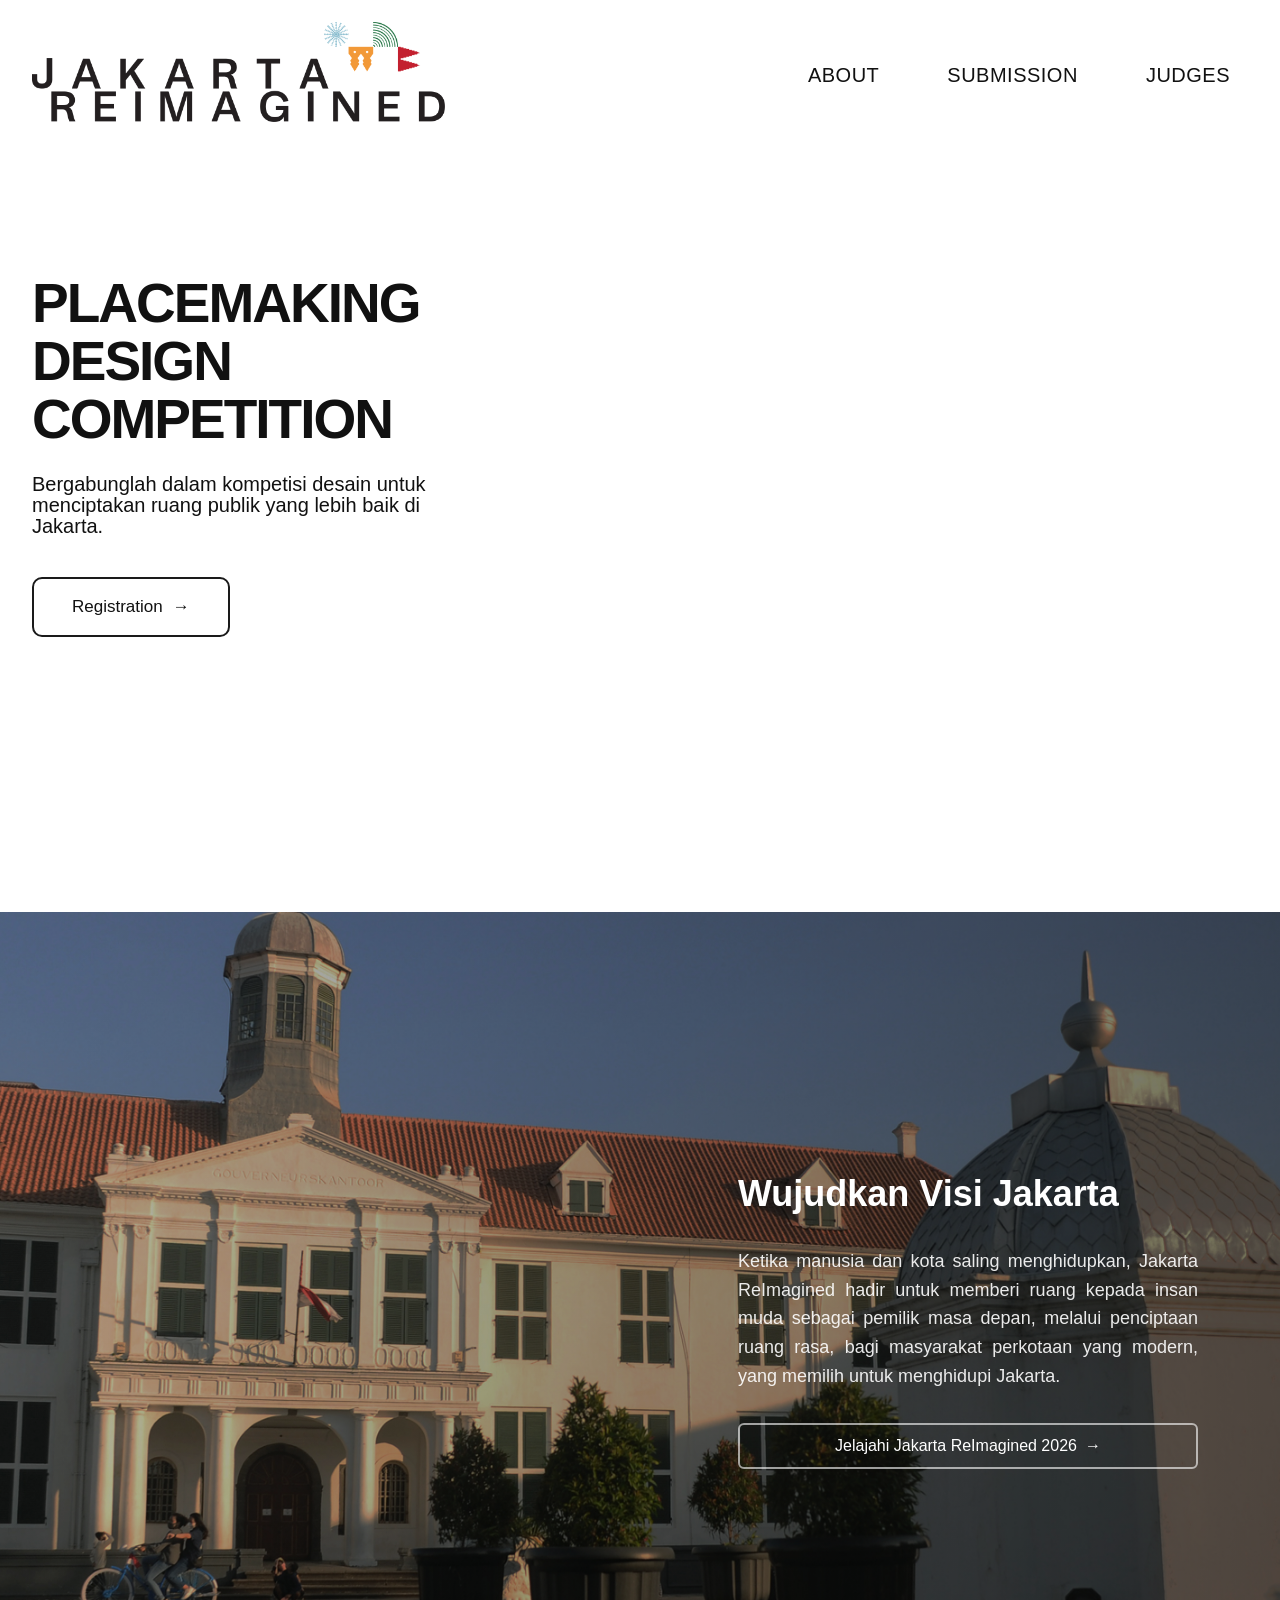
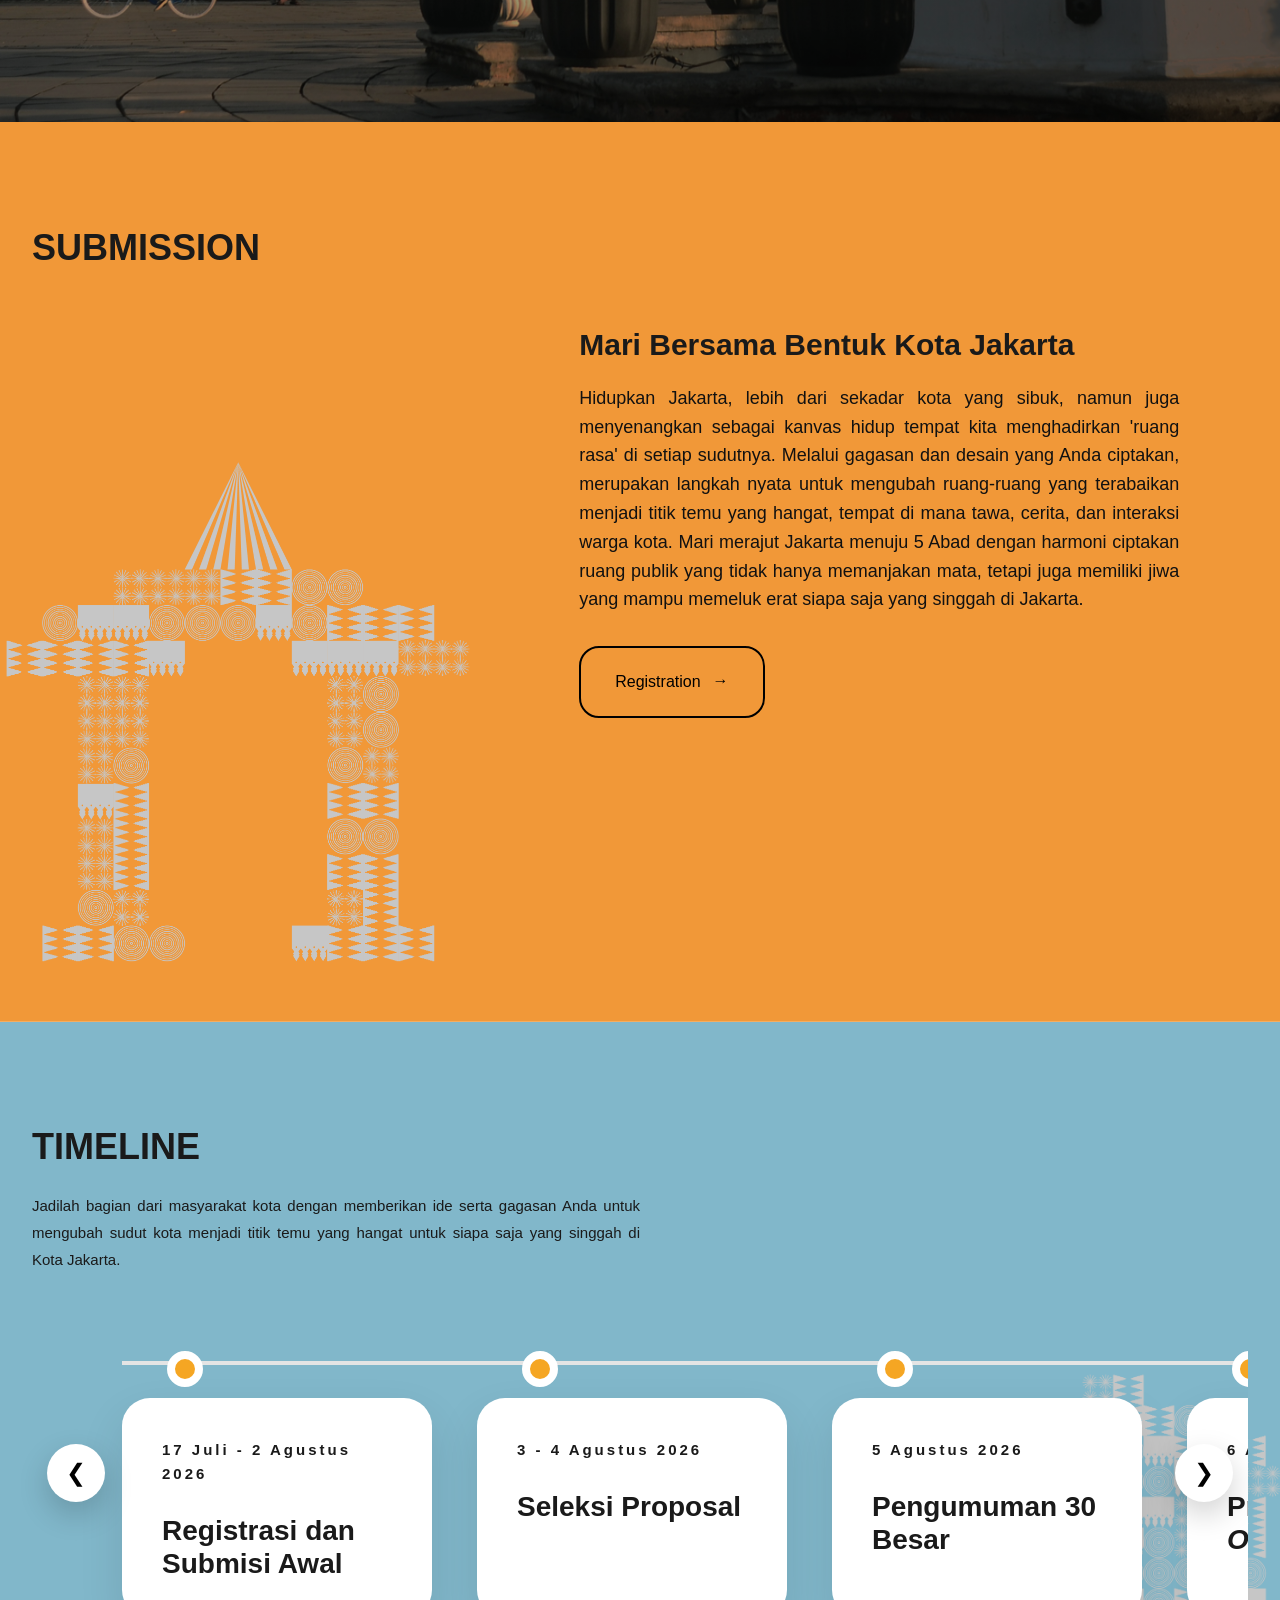
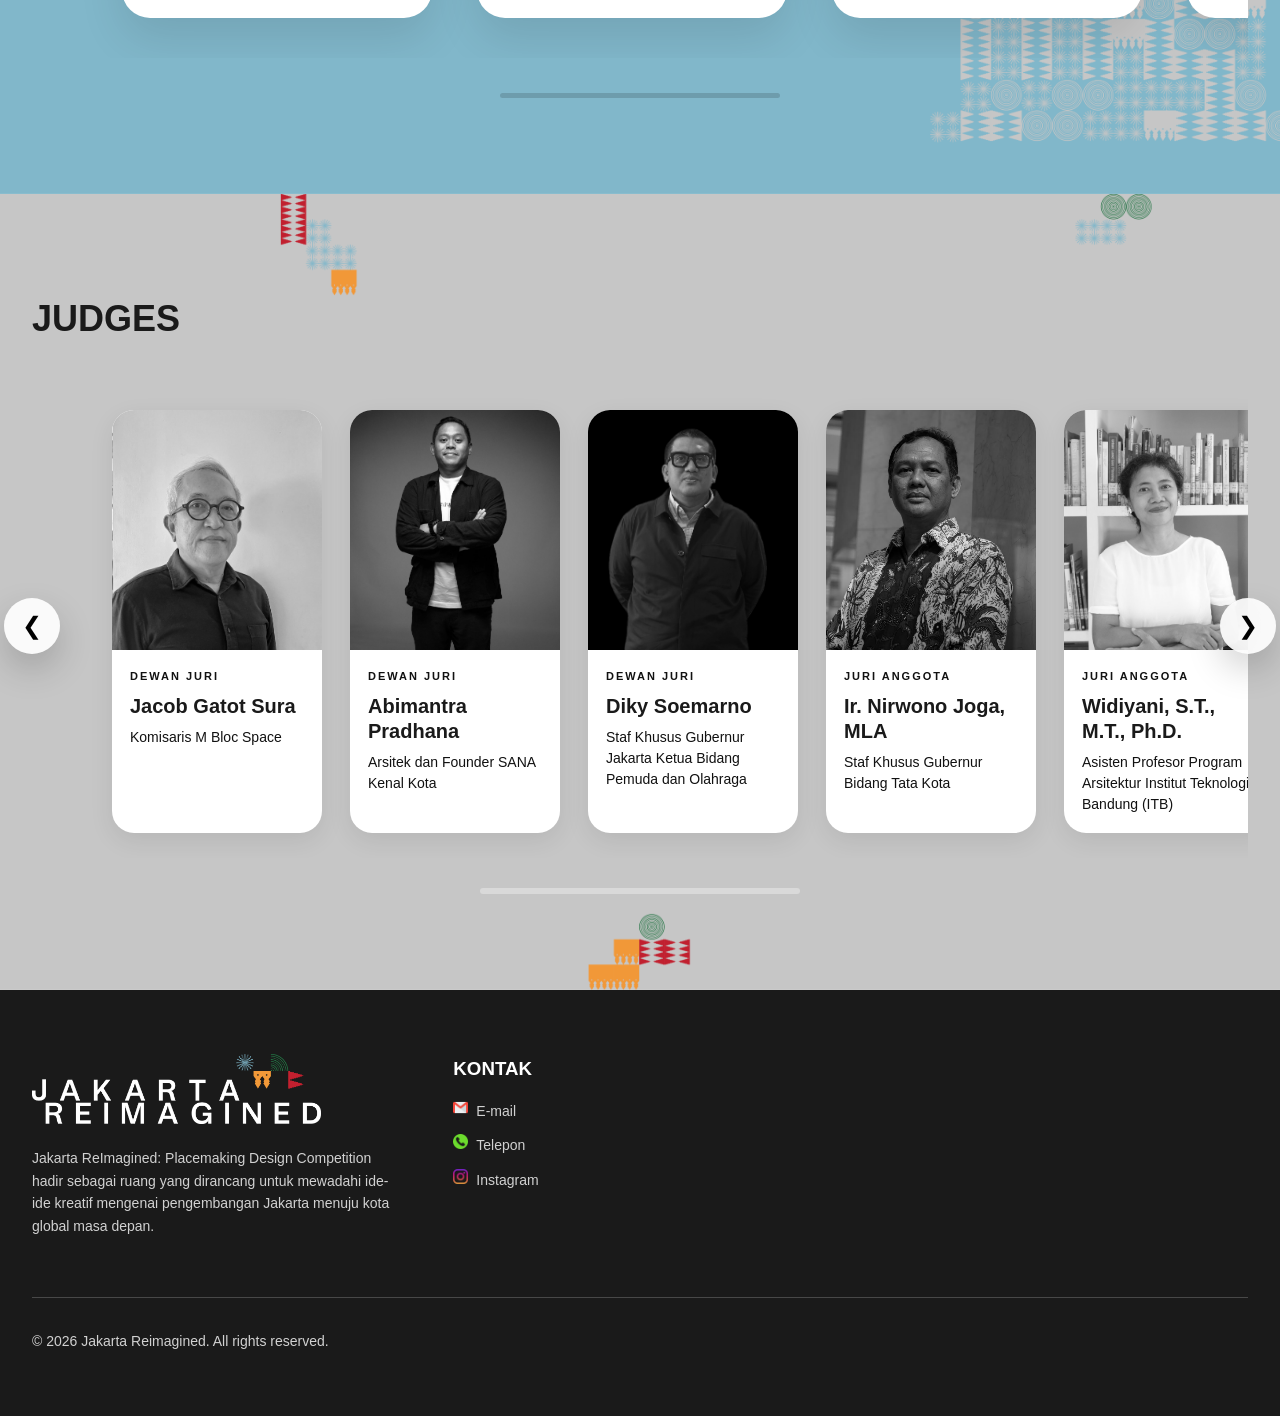
==== commit d3b6780d: "minor timeline" ====
--- a/index.html
+++ b/index.html
@@ -232,7 +232,7 @@
                         </div>
                         <div class="timeline-item">
                             <div class="timeline-date">3 - 4  Agustus 2026</div>
-                            <div class="timeline-title">Kurasi 30 Seleksi Proposal</div>
+                            <div class="timeline-title">Seleksi Proposal</div>
                         </div>
                         <div class="timeline-item">
                             <div class="timeline-date">5  Agustus 2026</div>
@@ -256,7 +256,7 @@
                         </div>
                         <div class="timeline-item">
                             <div class="timeline-date">30 Agustus 2026</div>
-                            <div class="timeline-title"><i>Showcase & Awarding</i></div>
+                            <div class="timeline-title"><i>Showcase</i> dan <i>Awarding</i></div>
                         </div>
 
                     </div>
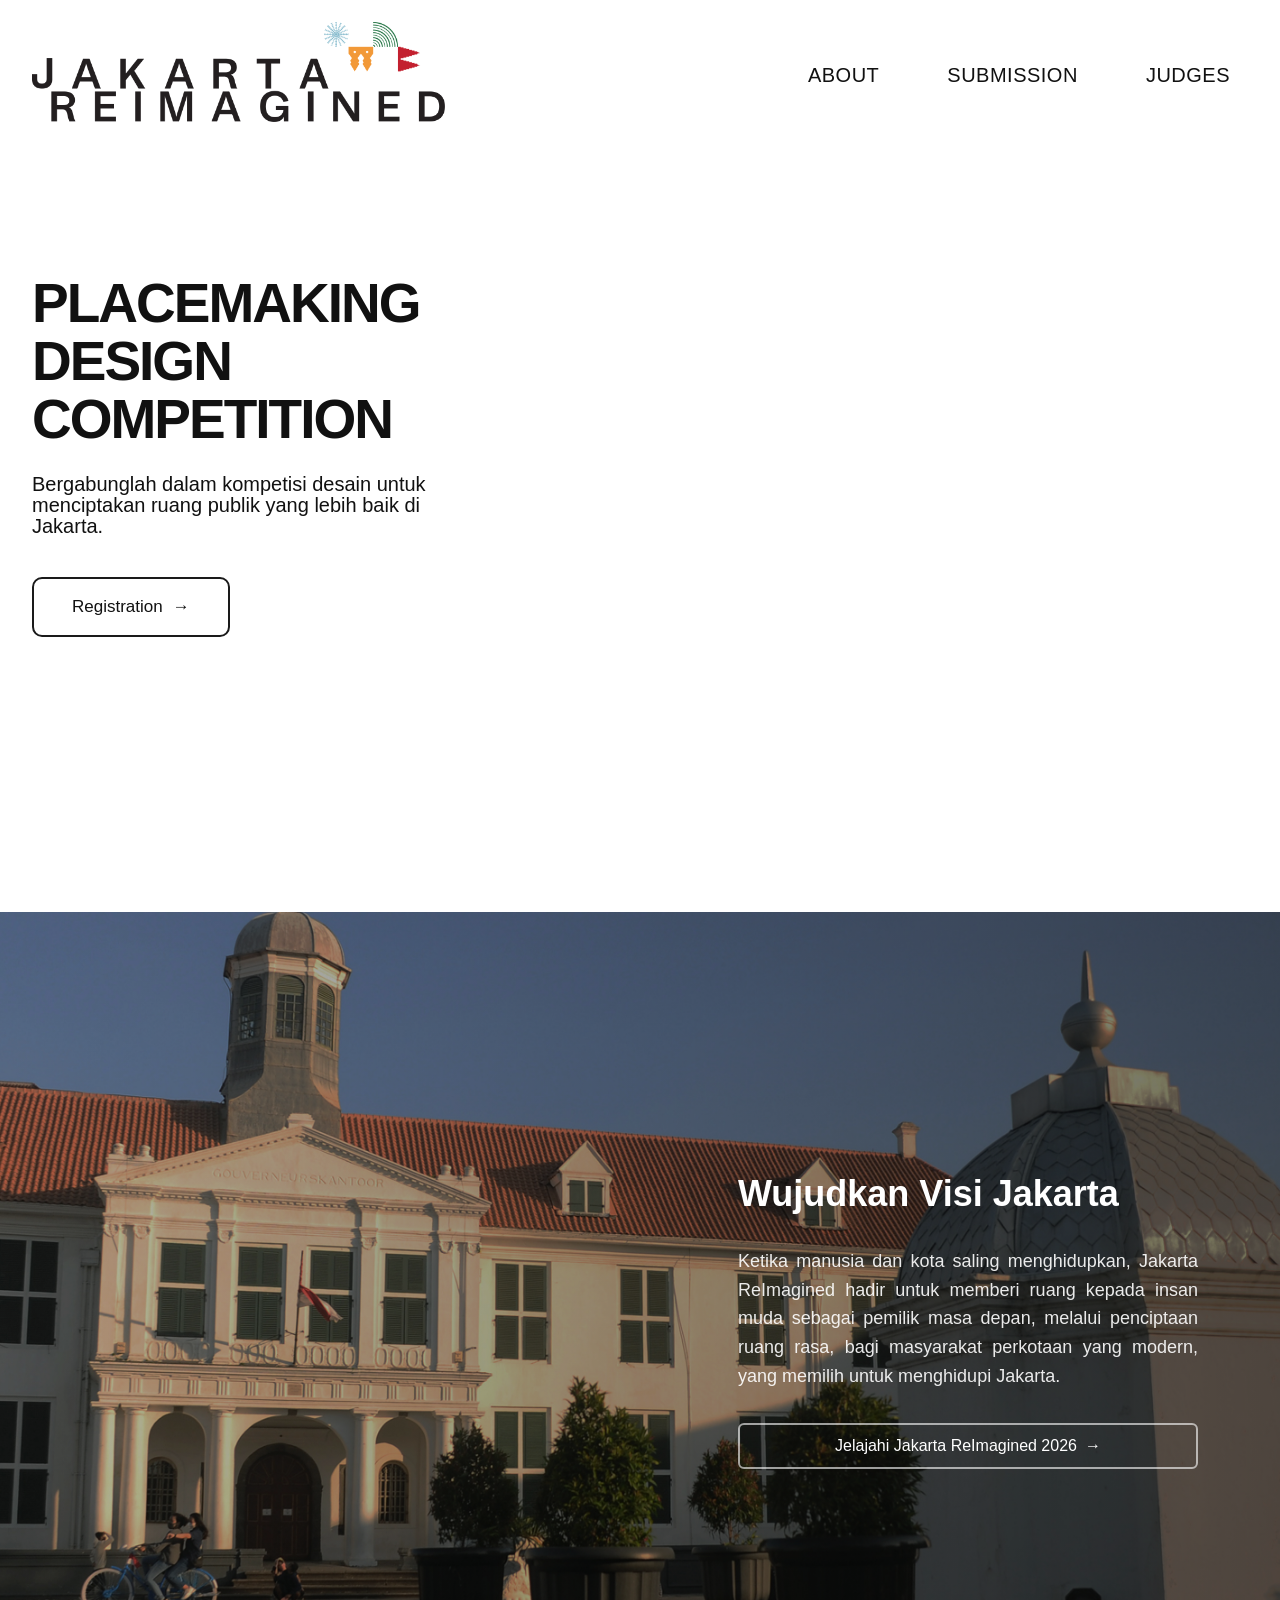
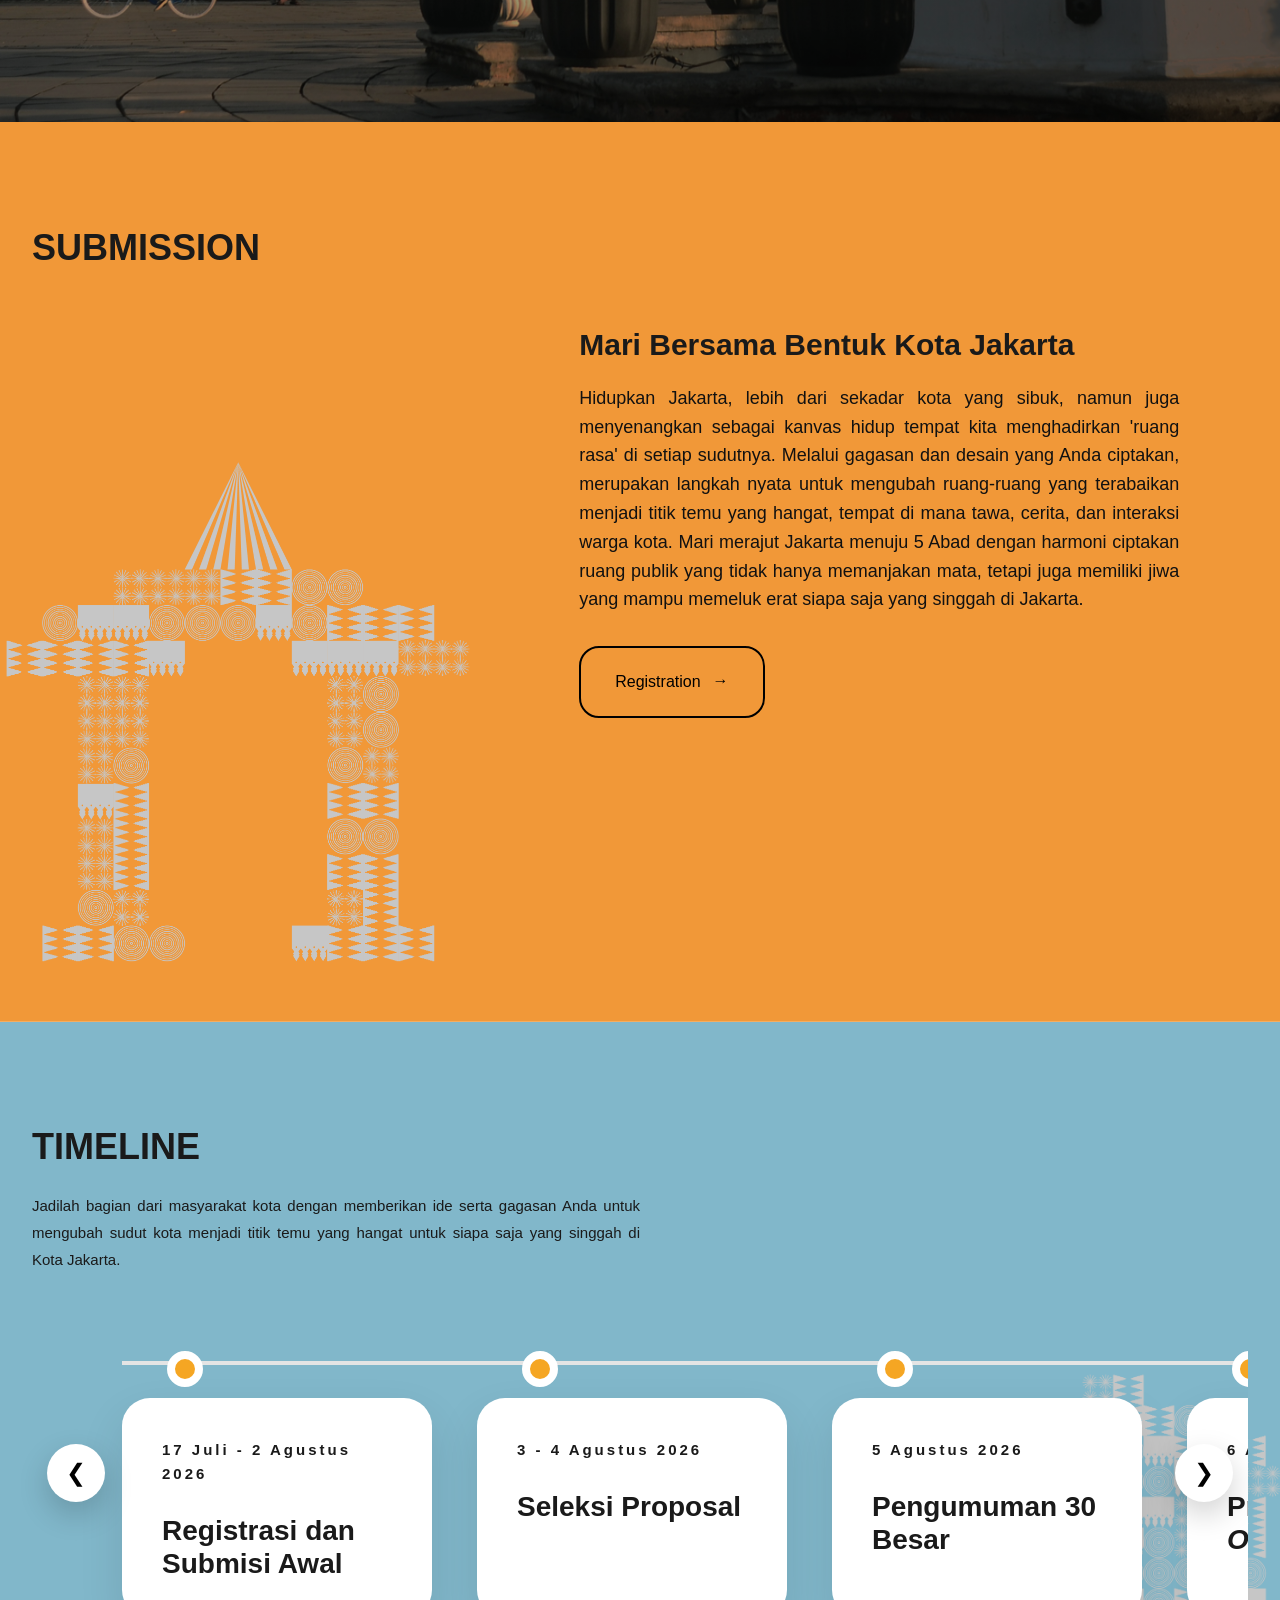
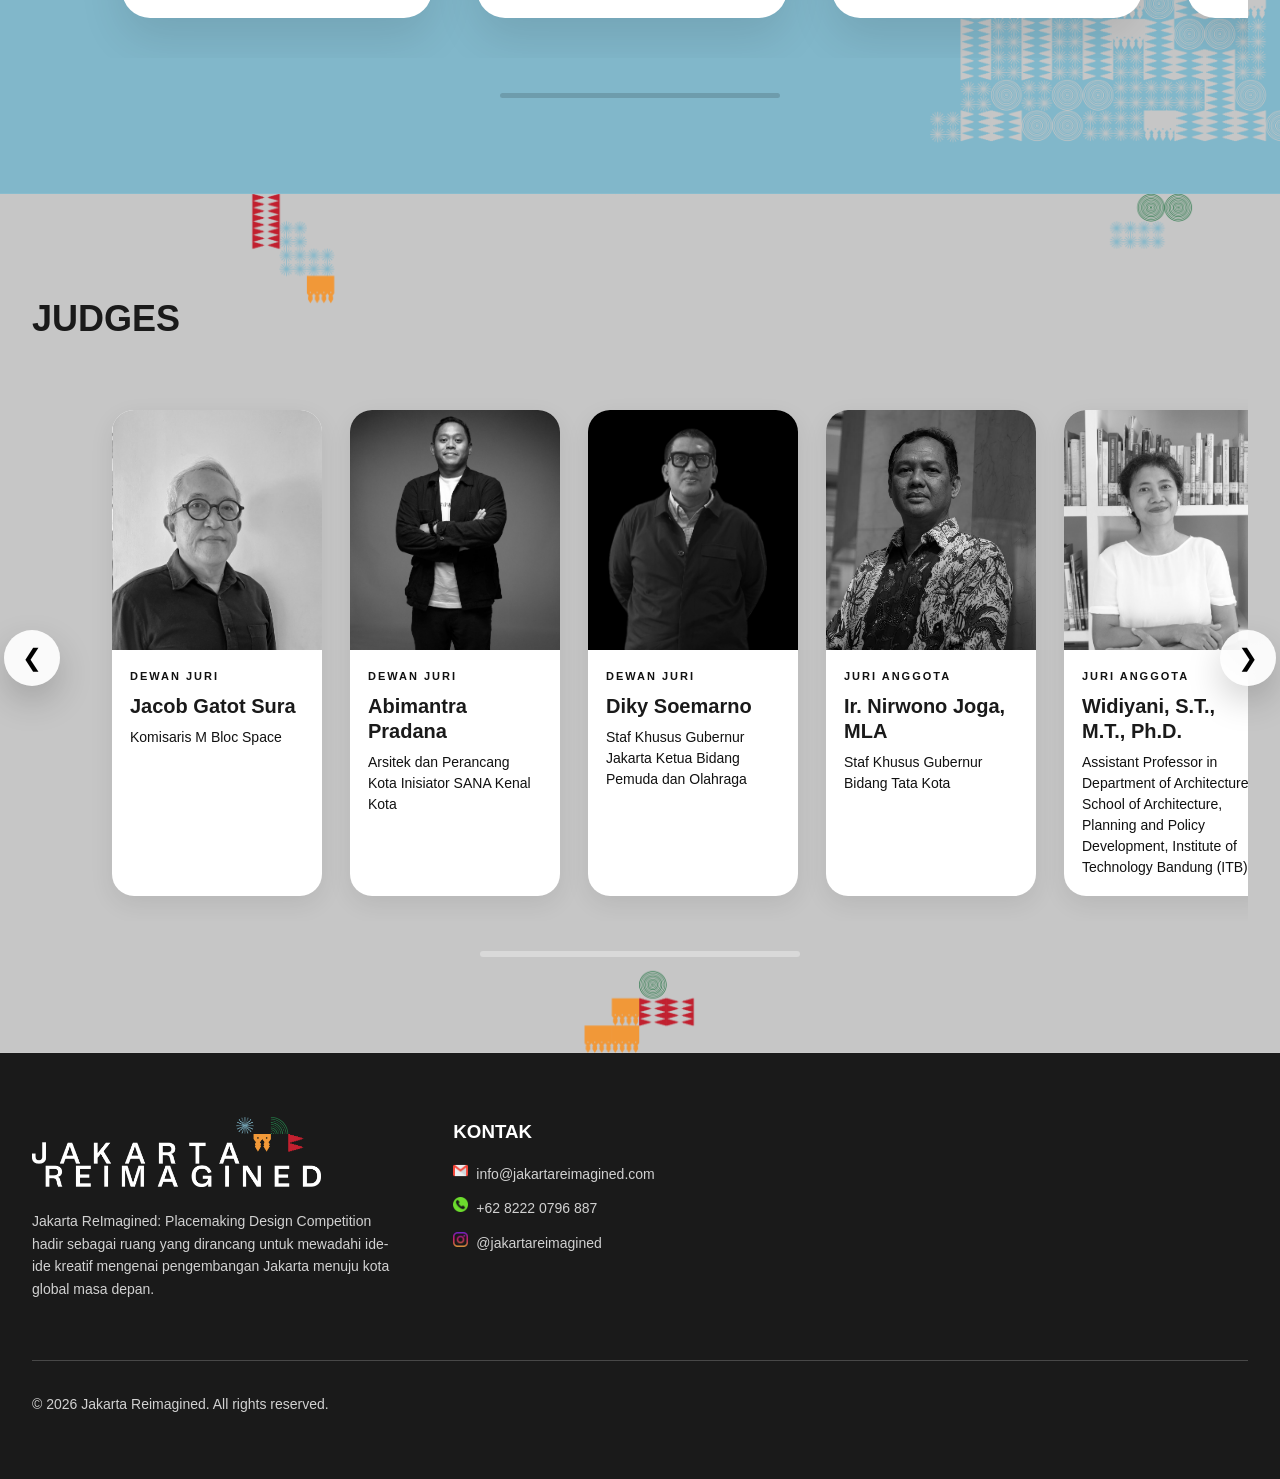
==== commit fd3d02cd: "update juri card" ====
--- a/index.html
+++ b/index.html
@@ -360,14 +360,17 @@
     function openPopup(jury){
 
         document.getElementById("juryImage").src = jury.photo;
-
         document.getElementById("juryTitle").textContent = jury.title;
-
         document.getElementById("juryName").textContent = jury.name;
-
         document.getElementById("juryPosition").textContent = jury.position;
 
-        typeDescription(jury.description);
+        const target = document.getElementById("juryDescription");
+
+        target.innerHTML = "";
+
+        jury.description.forEach(text => {
+            target.innerHTML += `<p>${text}</p>`;
+        });
 
         document.getElementById("juryModal").classList.add("show");
     }
--- a/assets/css/custom.css
+++ b/assets/css/custom.css
@@ -1855,9 +1855,12 @@
 }
 
 .jury-right{
-    display:flex;
-    flex-direction:column;
-    /* justify-content:center; */
+    display:grid;
+    grid-template-rows:
+        auto   /* title */
+        auto   /* name */
+        70px   /* position */
+        1fr;   /* description */
 }
 
 .jury-right h2{
@@ -1867,15 +1870,48 @@
 }
 
 .jury-right h4{
-    margin:10px 0 24px;
+    margin:10px 0 14px;
     font-size:18px;
     font-weight:500;
+    overflow-y: auto;
     color:#111;
 }
+.jury-right h4::-webkit-scrollbar{
+    width:6px;
+}
+
+.jury-right h4::-webkit-scrollbar-thumb{
+    background:#d0d0d0;
+    border-radius:20px;
+}
+
 .jury-description{
-    margin-top:0;
-    line-height:1.8;
+    display:flex;
+    flex-direction:column;
+    gap:24px;
+
+    overflow-y:auto;
+    max-height:270px;
+
+    padding-right:10px;
+
+}
+.jury-description p{
+    margin:0;
+    line-height:1.9;
     text-align:justify;
+    color:#444;
+
+    margin-bottom: 24px;
+}
+
+.jury-description::-webkit-scrollbar{
+    width:6px;
+}
+
+.jury-description::-webkit-scrollbar-thumb{
+    background:#d0d0d0;
+    border-radius:20px;
 }
 
 .modal.show .jury-popup{
